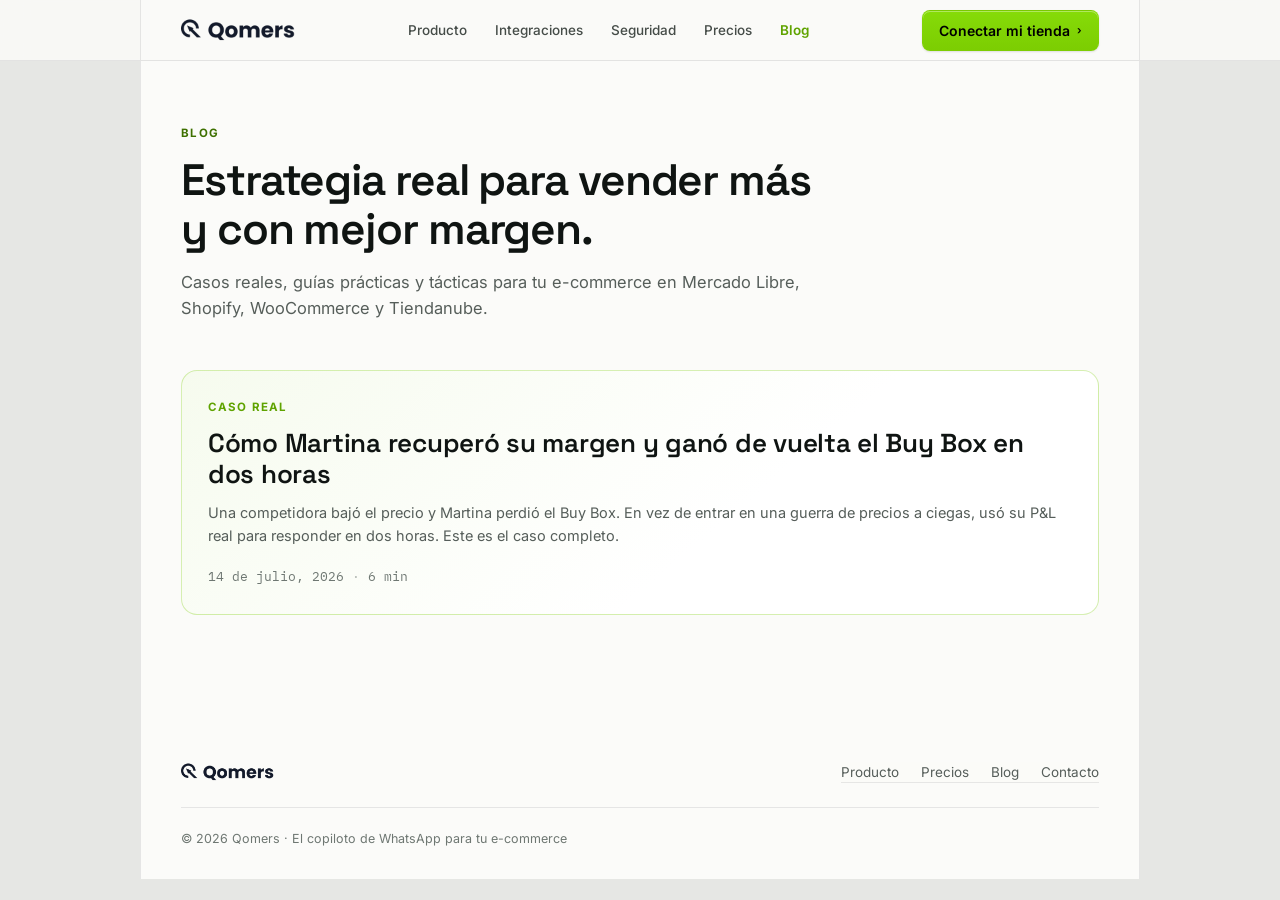
==== blog/index.html @ b6bbcf67 "Add SEO blog system (generator + Martina case study), real favicons, sitemap, robots, social images;" ====
<!DOCTYPE html>
<html lang="es" data-theme="light">
<head>
<meta charset="UTF-8">
<meta name="viewport" content="width=device-width, initial-scale=1">
<title>Blog de Qomers · Estrategia y casos de e-commerce</title>
<meta name="description" content="Guías, casos reales y estrategias para vender más y con mejor margen en tu e-commerce. Mercado Libre, Shopify, WooCommerce y Tiendanube.">
<link rel="canonical" href="https://qomers.com/blog/">
<link rel="icon" href="/favicon.ico" sizes="any">
<link rel="icon" type="image/png" sizes="32x32" href="/favicon-32x32.png">
<link rel="icon" type="image/png" sizes="16x16" href="/favicon-16x16.png">
<link rel="apple-touch-icon" sizes="180x180" href="/apple-touch-icon.png">
<link rel="manifest" href="/site.webmanifest">
<meta name="theme-color" content="#FBFBF9">
<meta property="og:type" content="website">
<meta property="og:site_name" content="Qomers">
<meta property="og:title" content="Blog de Qomers · Estrategia y casos de e-commerce">
<meta property="og:description" content="Guías, casos reales y estrategias para vender más y con mejor margen en tu e-commerce. Mercado Libre, Shopify, WooCommerce y Tiendanube.">
<meta property="og:url" content="https://qomers.com/blog/">
<meta property="og:locale" content="es_AR">
<meta name="twitter:card" content="summary_large_image">
<meta name="twitter:title" content="Blog de Qomers · Estrategia y casos de e-commerce">
<meta name="twitter:description" content="Guías, casos reales y estrategias para vender más y con mejor margen en tu e-commerce. Mercado Libre, Shopify, WooCommerce y Tiendanube.">
<link rel="preconnect" href="https://fonts.googleapis.com">
<link href="https://fonts.googleapis.com/css2?family=Space+Grotesk:wght@500;600;700&family=Inter:wght@400;500;600&family=IBM+Plex+Mono:wght@400;500&display=swap" rel="stylesheet">
<link rel="stylesheet" href="../css/styles.css">
<link rel="stylesheet" href="../blog/blog.css">
<script type="application/ld+json">{"@context": "https://schema.org", "@type": "Blog", "name": "Blog de Qomers", "description": "Guías, casos reales y estrategias para vender más y con mejor margen en tu e-commerce. Mercado Libre, Shopify, WooCommerce y Tiendanube.", "url": "https://qomers.com/blog/", "inLanguage": "es", "blogPost": [{"@type": "BlogPosting", "headline": "Cómo Martina recuperó su margen y ganó de vuelta el Buy Box en dos horas", "datePublished": "2026-07-14T09:00:00-03:00", "url": "https://qomers.com/blog/como-martina-recupero-su-margen-y-el-buy-box/", "description": "Una competidora bajó el precio y Martina perdió el Buy Box. En vez de entrar en una guerra de precios a ciegas, usó su P&L real para responder en dos horas. Este es el caso completo."}]}</script>
</head>
<body>
<nav id="nav">
  <div class="nav-in">
    <a class="logo" href="../index.html"><img class="logo-img" src="[data-uri]" alt="Qomers"/></a>
    <div class="nav-c">
      <a href="../index.html#valor">Producto</a>
      <a href="../index.html#integraciones">Integraciones</a>
      <a href="../index.html#seguridad">Seguridad</a>
      <a href="../index.html#precios">Precios</a>
      <a href="../blog/index.html" class="nav-here">Blog</a>
    </div>
    <div class="nav-r">
      <a class="btn btn-lime nav-cta" href="https://wa.me/59899677738?text=Hola%20Qomers%2C%20quiero%20conectar%20mi%20tienda%20y%20probar%20la%20herramienta." target="_blank" rel="noopener noreferrer">Conectar mi tienda <span class="chev">›</span></a>
    </div>
  </div>
</nav>
<main class="blog">
  <div class="blog-wrap">
    <header class="blog-head">
      <span class="eyebrow">Blog</span>
      <h1>Estrategia real para vender más y con mejor margen.</h1>
      <p>Casos reales, guías prácticas y tácticas para tu e-commerce en Mercado Libre, Shopify, WooCommerce y Tiendanube.</p>
    </header>
    <div class="art-grid">
      <a class="art-card art-card-feat" href="como-martina-recupero-su-margen-y-el-buy-box/index.html">
        <span class="art-card-cat">Caso real</span>
        <h2 class="art-card-title">Cómo Martina recuperó su margen y ganó de vuelta el Buy Box en dos horas</h2>
        <p class="art-card-desc">Una competidora bajó el precio y Martina perdió el Buy Box. En vez de entrar en una guerra de precios a ciegas, usó su P&amp;L real para responder en dos horas. Este es el caso completo.</p>
        <div class="art-card-meta">
          <time datetime="2026-07-14T09:00:00-03:00">14 de julio, 2026</time>
          <span class="art-dot">·</span>
          <span>6 min</span>
        </div>
      </a>
    </div>
  </div>
</main>
<footer>
  <div class="foot-in">
    <div class="foot-simple">
      <a class="logo" href="../index.html"><img class="logo-img" src="[data-uri]" alt="Qomers" style="height:26px"/></a>
      <nav class="foot-links">
        <a href="../index.html#valor">Producto</a>
        <a href="../index.html#precios">Precios</a>
        <a href="../blog/index.html">Blog</a>
        <a href="https://wa.me/59899677738?text=Hola%20Qomers%2C%20quiero%20conectar%20mi%20tienda%20y%20probar%20la%20herramienta." target="_blank" rel="noopener noreferrer">Contacto</a>
      </nav>
    </div>
    <div class="foot-legal">© 2026 Qomers · El copiloto de WhatsApp para tu e-commerce</div>
  </div>
</footer>
</body>
</html>
---- css/styles.css ----
:root{
  --bg:#FBFBF9;--bg-2:#F4F5F2;--panel:#FFFFFF;--panel-2:#F6F7F4;
  --line:rgba(16,20,26,.09);--line-2:rgba(16,20,26,.15);
  --ink:#0F1412;--ink-2:#565E5A;--ink-3:#8A928D;
  --lime:#79C900;--lime-dim:#5FA300;--lime-chip:rgba(121,201,0,.14);
  --emerald:#12A46B;--red:#E5484D;--amber:#D98A00;
  --disp:'Space Grotesk',system-ui,sans-serif;--sans:'Inter',system-ui,sans-serif;--mono:'IBM Plex Mono',monospace;
  --frame-w:1000px;--ease:cubic-bezier(.22,.61,.36,1);
}
*{margin:0;padding:0;box-sizing:border-box}
html{scroll-behavior:smooth}
body{font-family:var(--sans);color:var(--ink);background:#E6E7E4;line-height:1.5;-webkit-font-smoothing:antialiased;overflow-x:hidden}
a{color:inherit;text-decoration:none}
svg{display:block}
::selection{background:var(--lime-chip);color:var(--ink)}

.frame{max-width:var(--frame-w);margin:0 auto;border-left:1px solid var(--line);border-right:1px solid var(--line);position:relative;background:var(--bg)}
.hairline{border:0;border-top:1px solid var(--line);width:100vw;margin-left:calc(50% - 50vw)}

/* nav */
nav{position:sticky;top:0;z-index:60;background:#E6E7E4;backdrop-filter:blur(14px);border-bottom:1px solid var(--line);transition:box-shadow .3s var(--ease)}
nav.scrolled{box-shadow:0 10px 30px -18px rgba(16,20,26,.14)}
.nav-in{max-width:var(--frame-w);margin:0 auto;display:flex;align-items:center;justify-content:space-between;height:60px;padding:0 40px;background:rgba(251,251,249,.86);border-left:1px solid var(--line);border-right:1px solid var(--line)}
.logo{display:flex;align-items:center;gap:9px}
.logo-img{height:32px;width:auto;display:block;transition:opacity .2s}
.logo:hover .logo-img{opacity:.85}
.nav-c{display:flex;gap:28px;font-size:13.5px;font-weight:500;color:var(--ink-2)}
.nav-c a{transition:color .15s}
.nav-c a:hover{color:var(--ink)}
.nav-r{display:flex;gap:10px;align-items:center}
.btn{display:inline-flex;align-items:center;justify-content:center;gap:7px;font-size:14px;font-weight:600;border-radius:8px;padding:9px 16px;border:1px solid transparent;cursor:pointer;transition:background .18s,border-color .18s,transform .18s var(--ease),box-shadow .18s;font-family:var(--sans);position:relative}
.btn:active{transform:scale(.97)}
.btn .chev{font-size:11px;transition:transform .2s var(--ease)}
.btn:hover .chev{transform:translateX(3px)}
.btn-lime{background:var(--lime);color:#000}
.btn-lime:hover{background:#8AE000;box-shadow:0 8px 26px -10px rgba(121,201,0,.45)}
.btn-ghost{border-color:var(--line-2);color:var(--ink)}
.btn-ghost:hover{border-color:rgba(237,241,247,.3);background:rgba(237,241,247,.04)}
.btn-plain{color:var(--ink-2)}
.btn-plain:hover{color:var(--ink)}

/* odometer */
.odo{display:inline-flex;line-height:1;font-family:var(--mono);font-variant-numeric:tabular-nums}
.odo .dg{height:1em;overflow:hidden;display:inline-block}
.odo .reel{display:block;transition:transform .65s var(--ease)}
.odo .reel i{display:block;height:1em;font-style:normal}

/* hero */
.hero{position:relative;overflow:hidden}
.hero .waves-a,.hero .waves-b{position:absolute;inset:0;width:100%;height:100%;pointer-events:none}
.hero-in{position:relative;padding:92px 40px 80px;display:grid;grid-template-columns:1fr 360px;gap:40px;align-items:center;min-height:720px}
.hero-in>div:first-child{min-width:0}
.pill{display:inline-flex;align-items:center;gap:10px;background:var(--panel);border:1px solid var(--line-2);border-radius:6px;padding:6px 10px 6px 12px;font-size:12.5px;font-weight:500;color:var(--ink-2);margin-bottom:26px;cursor:pointer;transition:border-color .2s}
.pill:hover{border-color:rgba(121,201,0,.4)}
.pill .val{font-size:12px;color:var(--lime);background:var(--lime-chip);border-radius:3px;padding:3px 8px}
.pill .dot{width:7px;height:7px;border-radius:50%;background:var(--lime);animation:pulse 2.2s ease-out infinite}
@keyframes pulse{0%,100%{box-shadow:0 0 0 0 rgba(121,201,0,.4)}55%{box-shadow:0 0 0 6px rgba(121,201,0,0)}}
.hero h1{font-family:var(--disp);font-size:clamp(36px,4.4vw,52px);font-weight:600;letter-spacing:-.03em;line-height:1.06;max-width:540px;margin-bottom:20px}
.hero h1 em{font-style:normal;color:var(--lime)}
.hero .sub{font-size:16.5px;color:var(--ink-2);max-width:450px;margin-bottom:32px;line-height:1.6}
.hero .sub b{color:var(--ink);font-weight:600}
.hero-ctas{display:flex;gap:12px;flex-wrap:wrap;margin-bottom:30px}
.hero-ctas .btn{padding:13px 22px;font-size:15px}
.hero-note{font-size:12.5px;color:var(--ink-3);display:flex;align-items:center;gap:8px;max-width:440px}
.hero-note svg{flex-shrink:0}

@keyframes rise{from{opacity:0;transform:translateY(16px)}to{opacity:1;transform:none}}
@keyframes riseBig{from{opacity:0;transform:translateY(46px)}to{opacity:1;transform:none}}
.ent{opacity:0;animation:rise .7s var(--ease) forwards}
.ent-1{animation-delay:.05s}.ent-2{animation-delay:.16s}.ent-3{animation-delay:.27s}.ent-4{animation-delay:.38s}.ent-5{animation-delay:.49s}
.phone-wrap{opacity:0;animation:riseBig .9s var(--ease) .4s forwards}

/* phone */
.phone-wrap{position:relative;justify-self:end}
.phone{width:332px;border-radius:46px;border:1px solid #0A0A0A;background:#EBEBEB;box-shadow:0 40px 90px -34px rgba(16,20,26,.32),0 0 0 8px #0A0A0A,0 0 0 9px rgba(0,0,0,.35);overflow:hidden;position:relative}
.notch{position:absolute;top:10px;left:50%;transform:translateX(-50%);width:110px;height:26px;border-radius:16px;background:#060A12;z-index:5}
.chat-head{display:flex;align-items:center;gap:10px;padding:48px 16px 12px;border-bottom:1px solid var(--line);background:#F7F8F4}
.chat-av{width:34px;height:34px;border-radius:50%;background:#F1F3EE;border:1px solid rgba(121,201,0,.5);display:flex;align-items:center;justify-content:center}
.chat-name{font-size:14px;font-weight:600;display:flex;align-items:center;gap:5px}
.chat-name svg{color:var(--emerald)}
.chat-status{font-size:11px;color:var(--emerald)}
.chat-body{padding:14px 12px 16px;display:flex;flex-direction:column;gap:10px;height:428px;overflow-y:auto;scroll-behavior:smooth;background-color:#E9EBE3;background-image:radial-gradient(rgba(15,27,20,.05) 1px,transparent 1px);background-size:22px 22px}
.chat-body::-webkit-scrollbar{width:4px}
.chat-body::-webkit-scrollbar-track{background:transparent}
.chat-body::-webkit-scrollbar-thumb{background:rgba(237,241,247,.12);border-radius:99px}
.chat-body{scrollbar-width:thin;scrollbar-color:rgba(16,20,26,.16) transparent}
.msg{max-width:88%;border-radius:12px;padding:11px 12px;font-size:12.5px;line-height:1.5;opacity:0;transform:translateY(10px) scale(.98);transition:opacity .4s var(--ease),transform .4s var(--ease)}
.msg.show{opacity:1;transform:none}
.msg.in{background:var(--panel-2);border:1px solid var(--line);align-self:flex-start;border-top-left-radius:4px}
.msg.out{background:#E8F5DE;border:1px solid rgba(18,164,107,.28);align-self:flex-end;border-top-right-radius:4px;color:#1B3D2A}
.msg .tt{font-size:10.5px;font-weight:700;letter-spacing:.05em;text-transform:uppercase;color:var(--lime);margin-bottom:6px;display:flex;align-items:center;gap:6px}
.msg .tt.warn{color:var(--amber)}
.ti{width:13px;height:13px;flex-shrink:0}
.lnode svg{width:17px;height:17px}
.msg .meta{font-size:10px;color:var(--ink-3);margin-top:6px;text-align:right}
.alert-line{display:flex;justify-content:space-between;gap:10px;padding:5px 0;border-bottom:1px dashed var(--line)}
.alert-line:last-of-type{border-bottom:0}
.alert-line .k{color:var(--ink-2)}
.alert-line .v{font-family:var(--mono);font-size:11.5px}
.v.down{color:var(--red)}.v.up{color:var(--emerald)}.v.hot{color:var(--lime)}
.pl-row{display:flex;justify-content:space-between;align-items:center;padding:5.5px 0;font-size:12px;border-bottom:1px solid var(--line)}
.pl-row:last-of-type{border-bottom:0}
.pl-row .k{color:var(--ink-2)}
.pl-row .v{font-family:var(--mono);font-size:11.5px}
.pl-row.total{margin-top:2px;padding-top:8px}
.pl-row.total .k{color:var(--ink);font-weight:600}
.pl-row.total .v{color:var(--lime);font-weight:600;font-size:13px}
.chat-btns{display:flex;flex-direction:column;gap:8px;margin-top:10px}
.cbtn{display:flex;align-items:center;justify-content:center;text-align:center;min-height:40px;font-size:12px;font-weight:600;border-radius:8px;padding:9px 10px;border:1px solid var(--line-2);color:var(--ink-2);position:relative;overflow:hidden;transition:all .2s;line-height:1.3}
.cbtn.primary{background:var(--lime);color:#000;border-color:transparent}
.cbtn.primary.tapped{transform:scale(.96);box-shadow:0 0 0 5px rgba(121,201,0,.18)}
.typing{align-self:flex-start;background:var(--panel-2);border:1px solid var(--line);border-radius:12px;border-top-left-radius:4px;padding:12px 14px;display:none;gap:4px}
.typing.show{display:flex}
.typing i{width:6px;height:6px;border-radius:50%;background:var(--ink-3);animation:tp 1.1s ease-in-out infinite}
.typing i:nth-child(2){animation-delay:.15s}.typing i:nth-child(3){animation-delay:.3s}
@keyframes tp{0%,100%{opacity:.3;transform:translateY(0)}50%{opacity:1;transform:translateY(-3px)}}
.success-check{display:inline-flex;width:14px;height:14px;border-radius:50%;background:var(--emerald);color:#08130D;align-items:center;justify-content:center;font-size:9px;font-weight:700;margin-right:5px}
.undo-chip{display:inline-block;margin-top:8px;font-size:10.5px;color:var(--ink-2);border:1px dashed var(--line-2);border-radius:6px;padding:4px 8px}
.chat-input{display:flex;align-items:center;gap:8px;margin:0 12px 14px;background:var(--panel);border:1px solid var(--line);border-radius:99px;padding:9px 14px;font-size:12px;color:var(--ink-3)}
.chat-input .send{margin-left:auto;color:var(--lime)}
.phone-glow{position:absolute;inset:-40px -60px;background:radial-gradient(50% 50% at 60% 40%,rgba(121,201,0,.14),transparent 70%);pointer-events:none;filter:blur(10px)}

/* sections */
.sec{padding:90px 40px}
.sec-head{display:flex;justify-content:space-between;align-items:flex-end;gap:24px;margin-bottom:44px;position:relative}
.sec-head::before{content:"";position:absolute;left:-41px;top:6px;width:2px;height:0;background:var(--lime);transition:height .6s var(--ease) .15s}
.sec-head.in::before{height:26px}
.sec-head h2{font-family:var(--disp);font-size:clamp(26px,3.4vw,36px);font-weight:600;letter-spacing:-.02em;line-height:1.14;max-width:600px}
.sec-head h2 span{color:var(--indigo)}
.eyebrow{font-size:11.5px;font-weight:700;letter-spacing:.12em;text-transform:uppercase;color:var(--lime);margin-bottom:14px;display:block}

/* integrations cloud (heading+CTA left, logo grid right) */
.cloud{display:grid;grid-template-columns:320px 1fr;gap:40px;align-items:stretch}
.cloud-l{display:flex;flex-direction:column;align-items:flex-start;gap:32px}
.cloud-l h2{font-size:23px;font-weight:500;letter-spacing:-.015em;color:var(--indigo);line-height:1.4;margin-bottom:auto}
.cloud-l h2 b{color:var(--ink);font-weight:600}
.cloud-grid{display:grid;grid-template-columns:repeat(4,1fr);gap:8px}
.pcard{background:var(--panel);border:1px solid var(--line);border-radius:10px;height:132px;display:flex;flex-direction:column;align-items:center;justify-content:center;text-align:center;gap:11px;padding:20px 12px;color:var(--ink-2);transition:all .25s var(--ease);position:relative;overflow:hidden}
.picon{width:34px;height:34px;display:flex;align-items:center;justify-content:center;flex-shrink:0}
.picon svg{width:100%;height:100%;display:block}
.picon.wide{width:46px}
.picon.xwide{width:68px}
.pcard .pg{fill:var(--bc);transition:transform .3s var(--ease)}
.pcard:hover{border-color:var(--line-2);background:var(--panel-2);transform:translateY(-2px);box-shadow:0 14px 30px -22px rgba(16,20,26,.2)}
.pcard:hover .pg,.pcard:hover .picon svg{transform:scale(1.08)}
.pcard::after{content:"";position:absolute;inset:0;background:radial-gradient(120% 120% at 50% 0%,rgba(121,201,0,.06),transparent 60%);opacity:0;transition:opacity .3s;pointer-events:none}
.pcard:hover::after{opacity:1}
.pcard.more{color:var(--ink-3);justify-content:center}
.more-in{display:flex;flex-direction:column;align-items:center;gap:10px}
.more-dots{display:flex;gap:5px}
.more-dots i{width:6px;height:6px;border-radius:50%;background:var(--lime);opacity:.4;animation:moreb 1.4s ease-in-out infinite}
.more-dots i:nth-child(2){animation-delay:.18s}.more-dots i:nth-child(3){animation-delay:.36s}
@keyframes moreb{0%,100%{opacity:.25;transform:translateY(0)}50%{opacity:1;transform:translateY(-3px)}}
.more-tx{font-size:13px;font-weight:600;letter-spacing:.02em}

/* marquee */
.strip{border-top:1px solid var(--line);border-bottom:1px solid var(--line);overflow:hidden;background:#E6E7E4}
.strip-in{display:flex;align-items:center;max-width:var(--frame-w);margin:0 auto;padding:0 40px;height:58px;gap:32px;background:var(--bg-2);border-left:1px solid var(--line);border-right:1px solid var(--line)}
.strip .ttl{font-size:13.5px;font-weight:600;white-space:nowrap;flex-shrink:0;display:flex;align-items:center;gap:9px}
.strip .ttl .dot{width:7px;height:7px;border-radius:50%;background:var(--lime);animation:pulse 2.2s ease-out infinite}
.marq{overflow:hidden;flex:1;mask-image:linear-gradient(90deg,transparent,#000 6%,#000 94%,transparent)}
.marq-t{display:flex;gap:40px;width:max-content;animation:mq 32s linear infinite}
.marq:hover .marq-t{animation-play-state:paused}
@keyframes mq{to{transform:translateX(-50%)}}
.mstat{display:flex;align-items:center;gap:10px;font-size:12.5px;color:var(--ink-2);white-space:nowrap}
.mstat .v{font-size:12px;color:var(--lime);background:var(--lime-chip);border-radius:4px;padding:3px 9px}

/* bento */
.bento{display:grid;grid-template-columns:repeat(3,1fr);gap:14px}
.bcard{background:var(--panel);border:1px solid var(--line);border-radius:10px;overflow:hidden;position:relative;display:flex;flex-direction:column;transition:border-color .25s,transform .3s var(--ease),box-shadow .3s}
.bcard:hover{border-color:var(--line-2);transform:translateY(-3px);box-shadow:0 24px 50px -30px rgba(16,20,26,.22)}
.bcard.w2{grid-column:span 2}
.bcard.w3{grid-column:span 3}
.b-art{height:250px;position:relative;overflow:hidden}
.b-art .wv{position:absolute;inset:0;width:100%;height:100%}
.b-txt{padding:20px 22px 22px}
.b-num{font-family:var(--mono);font-size:11px;color:var(--lime);margin-bottom:8px}
.b-txt h3{font-family:var(--disp);font-size:17px;font-weight:600;margin-bottom:6px}
.b-txt p{font-size:13.5px;color:var(--ink-2);line-height:1.55}
.b-txt p b{color:var(--ink);font-weight:600}

/* waterfall */
.wfall{position:absolute;inset:26px 28px;display:flex;align-items:flex-end;gap:14px}
.wf{flex:1;display:flex;flex-direction:column;justify-content:flex-end;gap:8px;text-align:center}
.wf .bar{border-radius:6px 6px 3px 3px;background:var(--panel-2);border:1px solid var(--line-2);position:relative;transition:height 1s var(--ease)}
.wf .bar.neg{background:rgba(255,107,94,.14);border-color:rgba(255,107,94,.3)}
.wf .bar.net{background:var(--lime-chip);border-color:rgba(121,201,0,.5);box-shadow:0 0 26px -6px rgba(121,201,0,.35)}
.wf .lbl{font-size:10px;color:var(--ink-3);letter-spacing:.02em}
.wf .amt{font-family:var(--mono);font-size:10px;color:var(--ink-2)}
.wf .amt.hot{color:var(--lime)}

/* competitor */
.radar-tags{position:absolute;inset:0;pointer-events:none}
.rtag{position:absolute;font-size:9.5px;font-weight:600;font-family:var(--mono);border-radius:5px;padding:3px 7px;border:1px solid;animation:cursorFloat 7s ease-in-out infinite}
@keyframes cursorFloat{0%,100%{transform:translate(0,0)}30%{transform:translate(8px,-6px)}65%{transform:translate(-5px,5px)}}
.rtag.you{background:var(--lime-chip);border-color:rgba(121,201,0,.4);color:var(--lime)}
.rtag.comp{background:rgba(255,107,94,.1);border-color:rgba(255,107,94,.3);color:var(--red);animation-duration:8.4s}
.rtag.comp2{background:rgba(237,241,247,.06);border-color:var(--line-2);color:var(--ink-2);animation-duration:9.3s}
.buybox{position:absolute;left:50%;top:44px;transform:translateX(-50%);background:var(--panel-2);border:1px solid var(--line-2);border-radius:10px;padding:10px 14px;font-size:11px;display:flex;gap:12px;align-items:center;box-shadow:0 14px 30px -20px rgba(16,20,26,.2);white-space:nowrap}
.buybox .pos{font-family:var(--mono);color:var(--lime);font-weight:600}

/* agentic loop */
.loop{position:absolute;inset:0;display:flex;align-items:center;justify-content:center;gap:6px;padding:0 20px}
.lstep{display:flex;flex-direction:column;align-items:center;gap:8px;flex:1;min-width:0}
.lnode{width:38px;height:38px;border-radius:11px;background:var(--panel-2);border:1px solid var(--line-2);display:flex;align-items:center;justify-content:center;font-size:15px;color:var(--ink-2);transition:all .4s var(--ease)}
.lstep.on .lnode{background:var(--lime-chip);border-color:rgba(121,201,0,.55);color:var(--lime);box-shadow:0 0 22px -4px rgba(121,201,0,.4);transform:scale(1.08)}
.lstep .llbl{font-size:9.5px;color:var(--ink-3);letter-spacing:.03em;text-transform:uppercase;font-weight:600;white-space:nowrap}
.lstep.on .llbl{color:var(--ink)}
.llink{height:5px;flex:0 0 18px;margin-bottom:20px;position:relative;overflow:visible;border-radius:3px;background:var(--line-2)}
.llink::before{content:"";position:absolute;inset:0;border-radius:3px;background:var(--line-2)}
.llink::after{content:"";position:absolute;inset:-2px;border-radius:4px;
  background:linear-gradient(90deg,#5FA300 0%,#A8E62E 25%,#C8FA32 50%,#A8E62E 75%,#5FA300 100%);
  background-size:220% 100%;
  transform:scaleX(0);transform-origin:left;
  transition:transform .6s cubic-bezier(.34,1.56,.64,1);
  box-shadow:0 0 14px 2px rgba(121,201,0,.85),0 0 3px 0 rgba(121,201,0,1);
  animation:llinkFlow 1.4s linear infinite;
}
.llink.filled::after{transform:scaleX(1)}
@keyframes llinkFlow{from{background-position:220% 0}to{background-position:0% 0}}
@media(prefers-reduced-motion:reduce){.llink::after{animation:none}}
.hloop-note{position:absolute;bottom:16px;left:0;right:0;text-align:center;font-size:10.5px;color:var(--ink-3);padding:0 20px}
.hloop-note b{color:var(--emerald);font-weight:600}

/* security */
.sec3{display:grid;grid-template-columns:1fr 1fr 1fr}
.sc{padding:26px 34px;border-left:1px solid var(--line)}
.sc:first-child{border-left:0;padding-left:0}
.sc .ic{color:var(--lime);margin-bottom:22px}
.sc .n{font-family:var(--disp);font-size:32px;font-weight:600;letter-spacing:-.02em}
.sc .l{font-size:13.5px;color:var(--ink-2);margin-top:6px;line-height:1.5}
.scale-wvs{position:absolute;top:40px;right:-40px;width:520px;height:240px;pointer-events:none;opacity:.6}
.scale-wrap{position:relative}
.sec3-wrap{margin-top:36px}

/* testimonials */
.tst{display:grid;grid-template-columns:repeat(3,1fr);gap:14px}
.t{background:var(--panel);border:1px solid var(--line);border-radius:10px;padding:20px;transition:all .25s var(--ease)}
.t:hover{border-color:var(--line-2);transform:translateY(-2px);background:var(--panel-2)}
.t .hd{display:flex;gap:11px;align-items:center;margin-bottom:16px}
.t .av{width:38px;height:38px;border-radius:10px;background:var(--panel-2);border:1px solid var(--line-2);display:flex;align-items:center;justify-content:center;font-weight:600;font-size:13px;color:var(--ink-2);transition:all .25s}
.t:hover .av{background:var(--lime-chip);color:var(--lime);border-color:rgba(121,201,0,.3)}
.t .nm{font-size:13.5px;font-weight:600}
.t .rl{font-size:12.5px;color:var(--ink-3)}
.t .q{font-size:13.5px;color:var(--ink-2);line-height:1.6}
.t .q b{color:var(--lime);font-weight:600;font-family:var(--mono);font-size:12.5px}

/* CTA */
.cta{position:relative;overflow:hidden;background:#E6E7E4}
.cta-in{max-width:var(--frame-w);margin:0 auto;padding:96px 40px;border-left:1px solid var(--line);border-right:1px solid var(--line);position:relative;display:flex;align-items:center;justify-content:space-between;gap:30px;flex-wrap:wrap;background:var(--bg-2)}
.cta h2{font-family:var(--disp);font-size:clamp(30px,4.4vw,44px);font-weight:600;letter-spacing:-.025em;line-height:1.1;max-width:680px}
.cta h2 em{font-style:normal;color:var(--lime)}
.cta .waves-cta{position:absolute;inset:0;pointer-events:none;opacity:.5}
.cta-btns{display:flex;gap:12px;position:relative;z-index:2;flex-wrap:wrap}
.cta-btns .btn{padding:13px 22px;font-size:15px}

/* footer */
footer{position:relative;background:#E6E7E4}
.foot-in{max-width:var(--frame-w);margin:0 auto;padding:64px 40px 30px;border-left:1px solid var(--line);border-right:1px solid var(--line);background:var(--bg)}
.f-grid{display:grid;grid-template-columns:1.4fr repeat(4,1fr);gap:24px;margin-bottom:60px}
.f-grid h4{font-size:12.5px;color:var(--ink-3);font-weight:600;margin-bottom:16px;letter-spacing:.04em;text-transform:uppercase}
.f-grid a{display:block;font-size:13.5px;color:var(--ink-2);margin-bottom:12px;font-weight:500;transition:color .15s,transform .2s var(--ease)}
.f-grid a:hover{color:var(--lime);transform:translateX(2px)}
.f-tag{font-size:13px;color:var(--ink-3);margin-top:14px;max-width:230px;line-height:1.55}
.f-status{display:inline-flex;align-items:center;gap:8px;font-size:12.5px;border:1px solid var(--line);border-radius:8px;padding:6px 12px;color:var(--ink-2);margin-top:26px}
.f-status .d{width:7px;height:7px;border-radius:50%;background:var(--emerald);animation:pulse 2.2s ease-out infinite}
.f-bot{display:flex;justify-content:space-between;align-items:center;border-top:1px solid var(--line);padding-top:22px;color:var(--ink-3);font-size:12px;flex-wrap:wrap;gap:10px}

/* ===== ask-anything band ===== */
.ask-wrap{position:relative;overflow:hidden;border-radius:14px;border:1px solid var(--line);background:var(--panel);height:300px}
.ask-wrap .wv{position:absolute;inset:0;width:100%;height:100%}
.ask-pill{position:absolute;left:50%;top:50%;transform:translate(-50%,-50%);width:min(560px,82%);background:#FFFFFF;border:1px solid var(--line-2);border-radius:99px;box-shadow:0 24px 60px -26px rgba(16,20,26,.22),0 0 0 6px rgba(16,20,26,.04);display:flex;align-items:center;gap:16px;padding:20px 26px;font-size:19px;color:var(--ink-2);z-index:2;transition:box-shadow .3s,transform .3s var(--ease)}
.ask-wrap:hover .ask-pill{box-shadow:0 30px 70px -26px rgba(16,20,26,.26),0 0 0 6px rgba(121,201,0,.10);transform:translate(-50%,-50%) scale(1.015)}
.ask-pill .spark{color:var(--lime);flex-shrink:0;display:flex}
.ask-pill .spark svg{width:22px;height:22px;animation:sparkle 2.6s ease-in-out infinite}
@keyframes sparkle{0%,100%{transform:scale(1) rotate(0)}50%{transform:scale(1.2) rotate(16deg)}}
.ask-pill .txt{flex:1;white-space:nowrap;overflow:hidden}
.ask-pill .caret{display:inline-block;width:2px;height:20px;background:var(--lime);margin-left:2px;vertical-align:-3px;animation:blink 1.05s steps(1) infinite}
@keyframes blink{50%{opacity:0}}
.ask-pill .go{width:34px;height:34px;border-radius:50%;background:var(--lime);color:#000;display:flex;align-items:center;justify-content:center;flex-shrink:0;transition:transform .2s var(--ease)}
.ask-wrap:hover .ask-pill .go{transform:translateX(3px)}
.ask-cap{position:absolute;left:22px;bottom:18px;font-size:14px;font-weight:600;color:var(--ink);z-index:2}

/* ===== case study (real photo) ===== */
.case{display:grid;grid-template-columns:1fr 1fr;border-radius:12px;overflow:hidden;border:1px solid var(--line);min-height:440px}
.case-l{background:linear-gradient(155deg,#EEF6E4,#E5EFEA);padding:40px;display:flex;flex-direction:column;position:relative;overflow:hidden}
.case-l::before{content:"";position:absolute;inset:0;background-image:radial-gradient(rgba(18,164,107,.18) 1px,transparent 1.4px);background-size:10px 10px;mask-image:radial-gradient(70% 80% at 15% 85%,#000,transparent 70%);pointer-events:none}
.case-brand{font-family:var(--disp);font-weight:700;font-size:14px;letter-spacing:.14em;color:var(--lime);margin-bottom:24px;position:relative}
.case-l h3{font-family:var(--disp);font-size:29px;font-weight:500;letter-spacing:-.02em;line-height:1.22;color:var(--ink);position:relative;max-width:340px}
.case-l h3 b{font-weight:700}
.case-stats{display:flex;gap:40px;margin-top:auto;padding-top:32px;position:relative}
.case-stats .n{font-family:var(--disp);font-size:34px;font-weight:600;color:var(--ink);letter-spacing:-.02em}
.case-stats .l{font-size:12.5px;color:var(--ink-2);max-width:120px;margin-top:4px}
.case-cta{margin-top:26px;position:relative;align-self:flex-start}
.case-r{position:relative;overflow:hidden;background:#E5EFEA}
.case-r img{width:100%;height:100%;object-fit:cover;display:block;transition:transform 1.2s var(--ease)}
.case:hover .case-r img{transform:scale(1.05)}
.case-r::after{content:"";position:absolute;inset:0;background:linear-gradient(90deg,rgba(238,246,228,.6),transparent 30%);pointer-events:none}
.case-r.ph-fallback{background:linear-gradient(150deg,#E3F0D6,#E5EFEA)}

/* ===== KPI band ===== */
.kpi-band{display:grid;grid-template-columns:repeat(4,1fr);gap:0;border-top:1px solid var(--line);border-bottom:1px solid var(--line)}
.kpi{padding:44px 30px;border-left:1px solid var(--line);position:relative}
.kpi:first-child{border-left:0}
.kpi .n{font-family:var(--disp);font-size:clamp(30px,3.6vw,44px);font-weight:600;letter-spacing:-.03em;line-height:1;display:flex;align-items:baseline;gap:2px}
.kpi .n .suf{color:var(--lime)}
.kpi .l{font-size:13px;color:var(--ink-2);margin-top:10px;line-height:1.45}
.kpi::after{content:"";position:absolute;left:0;bottom:-1px;width:0;height:2px;background:var(--lime);transition:width .8s var(--ease)}
.kpi.in::after{width:40%}

/* ===== testimonials with photos ===== */
.tphoto{width:44px;height:44px;border-radius:50%;object-fit:cover;flex-shrink:0;border:1px solid var(--line-2);background:var(--panel-2)}
.t .stars{display:flex;gap:2px;margin-bottom:12px;color:#F5A623}
.t .stars svg{width:14px;height:14px}

/* ===== FAQ ===== */
.faq-wrap{display:grid;grid-template-columns:300px 1fr;gap:40px;align-items:start}
.faq-side h2{font-family:var(--disp);font-size:30px;font-weight:600;letter-spacing:-.02em;line-height:1.15;margin-bottom:14px}
.faq-side p{font-size:14px;color:var(--ink-2);line-height:1.6;margin-bottom:20px}
.faq{display:flex;flex-direction:column;border-top:1px solid var(--line)}
.fitem{border-bottom:1px solid var(--line)}
.fq{width:100%;background:none;border:0;text-align:left;padding:22px 6px;display:flex;align-items:center;justify-content:space-between;gap:20px;cursor:pointer;color:var(--ink);font-family:var(--sans);font-size:16px;font-weight:500;transition:color .2s}
.fq:hover{color:var(--lime)}
.fq .ico{width:22px;height:22px;flex-shrink:0;border:1px solid var(--line-2);border-radius:50%;display:flex;align-items:center;justify-content:center;transition:transform .35s var(--ease),background .2s,border-color .2s,color .2s;color:var(--ink-2)}
.fq .ico svg{width:12px;height:12px}
.fitem.open .fq .ico{transform:rotate(45deg);background:var(--lime);border-color:transparent;color:#0A0E15}
.fa{max-height:0;overflow:hidden;transition:max-height .4s var(--ease)}
.fa-in{padding:0 6px 24px;font-size:14.5px;color:var(--ink-2);line-height:1.65;max-width:680px}


/* ===== phone: WhatsApp claro (burbujas blancas sobre fondo crema) ===== */
.phone{--ink:#0F1B14;--ink-2:#5C6B62;--ink-3:#8A968E;--line:rgba(15,27,20,.08);--line-2:rgba(15,27,20,.13);--panel:#FFFFFF;--panel-2:#FFFFFF;--lime:#4E8A00;--lime-chip:rgba(121,201,0,.16);--emerald:#0E8F5C;--amber:#B97400;--red:#D83A3F}
/* header y status sobre fondo claro */
.phone .chat-name{color:#0F1B14}
.phone .chat-status{color:#0E8F5C}
/* burbujas blancas con sombra suave */
.phone .msg.in{background:#FFFFFF;border:1px solid rgba(15,27,20,.07);color:#0F1B14;box-shadow:0 1px 2px rgba(15,27,20,.06)}
.phone .msg.out{background:#DFF3D0;border:1px solid rgba(14,143,92,.22);color:#153D28;box-shadow:0 1px 2px rgba(15,27,20,.05)}
.phone .msg.in .pl-row .k,.phone .msg.in .alert-line .k{color:#5C6B62}
.phone .msg.in .pl-row,.phone .msg.in .alert-line,.phone .msg.in .dc-hr{border-color:rgba(15,27,20,.08)}
.phone .msg.in .pl-row.total .k{color:#0F1B14}
.phone .msg.in .pl-row.total .v{color:#3E7000}
.phone .msg.in .v.down{color:#D83A3F}
.phone .msg.in .v.up{color:#0E8F5C}
.phone .msg.in .v.hot{color:#3E7000}
.phone .msg.in .dc-name,.phone .msg.in strong,.phone .msg.in b{color:#0F1B14}
.phone .success-check{background:#0E8F5C;color:#fff}
.phone .typing{background:#FFFFFF;border:1px solid rgba(15,27,20,.07)}
.phone .typing i{background:#8A968E}
/* botón aprobar: texto blanco para contraste sobre el verde */
.phone .cbtn.primary{color:#FFFFFF}
/* área de escritura: gris claro (no negro), con aire arriba */
.phone .chat-input{background:#ECECEC;border:1px solid rgba(15,27,20,.09);color:#7A857D;margin-top:14px;position:relative}
.phone .chat-input::before{content:"";position:absolute;left:-12px;right:-12px;top:-14px;height:1px;background:rgba(15,27,20,.10)}

/* reveal */
.rv{opacity:0;transform:translateY(16px);transition:opacity .6s var(--ease),transform .6s var(--ease)}
.rv.in{opacity:1;transform:none}
.stg>*{opacity:0;transform:translateY(16px);transition:opacity .55s var(--ease),transform .55s var(--ease)}
.stg.in>*{opacity:1;transform:none}
.stg.in>*:nth-child(1){transition-delay:0s}.stg.in>*:nth-child(2){transition-delay:.07s}
.stg.in>*:nth-child(3){transition-delay:.14s}.stg.in>*:nth-child(4){transition-delay:.21s}
.stg.in>*:nth-child(5){transition-delay:.28s}.stg.in>*:nth-child(6){transition-delay:.35s}

@media (prefers-reduced-motion:reduce){
  *,*::before,*::after{animation:none !important;transition:none !important}
  .rv,.stg>*,.ent,.phone-wrap,.msg{opacity:1 !important;transform:none !important}
}

@media(max-width:960px){
  .hero-in{grid-template-columns:minmax(0,1fr);min-height:auto;padding:64px 24px 60px;text-align:center;justify-items:center}
  .phone-wrap{justify-self:center;margin-top:10px}
  .pill{align-self:center}
  .hero .sub{max-width:440px;margin-left:auto;margin-right:auto}
  .hero-ctas{justify-content:center}
  .hero-note{justify-content:center;text-align:left;max-width:400px;margin:0 auto}
  .nav-c{display:none}
  .cloud{grid-template-columns:1fr;gap:28px}.cloud-grid{grid-template-columns:repeat(2,1fr)}
  .cloud-l h2{margin-bottom:8px}
  .case{grid-template-columns:1fr}.case-r{min-height:260px}
  .kpi-band{grid-template-columns:repeat(2,1fr)}
  .kpi{padding:30px 22px}.kpi:nth-child(2){border-left:0}.kpi:nth-child(3),.kpi:nth-child(4){border-top:1px solid var(--line)}
  .faq-wrap{grid-template-columns:1fr;gap:24px}
  .ask-pill{font-size:15px;padding:16px 18px;gap:10px}
  .bento{grid-template-columns:1fr}.bcard.w2,.bcard.w3{grid-column:span 1}
  .sec3{grid-template-columns:1fr;gap:8px}.sc{border-left:0;padding:18px 0}
  .tst{grid-template-columns:1fr}.f-grid{grid-template-columns:repeat(2,1fr)}
  .sec{padding:64px 24px}.nav-in{padding:0 20px}
  .sec-head::before{left:-25px}.sec-head{flex-direction:column;align-items:flex-start}
  .hero h1{font-size:clamp(32px,8.5vw,42px)}
  .hero-ctas .btn{flex:1;min-width:150px}
  .cta-in{padding:72px 24px}
}

/* =========================================================
   FINISHING LAYER (senior audit fixes, light theme)
   ========================================================= */

/* --- A. Kill any horizontal scroll / lateral shift --- */
html,body{overflow-x:clip;max-width:100%}
.hairline{width:100vw;margin-left:calc(50% - 50vw)}
@supports (width:100cqw){ .hairline{width:100vw} }

/* --- B. Contrast tokens (WCAG AA on light) --- */
:root{
  --lime-tx:#4E8A00;          /* lime for TEXT: 4.6:1 on white */
  --lime-tx-strong:#3E7000;   /* small text / chips */
  --emerald-tx:#0B7A4E;
  --ink-3:#6E7772;            /* bumped from #8A928D for legibility */
  --indigo:#4F46E5;           /* vivid secondary accent, replaces grey de-emphasis */
}
.sec-head h2 span{color:var(--indigo)}
.eyebrow{color:var(--lime-tx-strong)}
.b-num{color:var(--lime-tx)}
.pill .val,.mstat .v{color:var(--lime-tx-strong);background:rgba(121,201,0,.16)}
.kpi .n .suf{color:var(--lime-tx)}
.case-brand{color:var(--lime-tx-strong)}
.hloop-note b{color:var(--emerald-tx)}
.st .rd,.f-grid a:hover,.fq:hover{color:var(--lime-tx)}
.chat-status{color:#0E8F5C}
.hero-note{color:var(--ink-3)}
.t .stars{color:#F5A623}
.lstep.on .lnode{color:var(--lime-tx-strong)}
.strip .ttl .dot,.pill .dot,.f-status .d{background:var(--lime-tx)}
@keyframes pulse{0%,100%{box-shadow:0 0 0 0 rgba(78,138,0,.35)}55%{box-shadow:0 0 0 6px rgba(78,138,0,0)}}

/* --- C. Nav: light glass, visible logo, real hierarchy --- */
nav{background:rgba(251,251,249,.86);backdrop-filter:blur(14px) saturate(1.4);border-bottom:1px solid var(--line)}
nav.scrolled{box-shadow:0 8px 28px -18px rgba(16,20,26,.18)}
.nav-c{color:#454C48}
.nav-c a{position:relative;padding:4px 0}
.nav-c a::after{content:"";position:absolute;left:0;bottom:-2px;height:2px;width:0;background:var(--lime-tx);transition:width .22s var(--ease)}
.nav-c a:hover::after{width:100%}
.btn-plain{color:#454C48}
.btn-plain:hover{color:var(--ink);background:rgba(16,20,26,.05)}

/* --- D. Mobile menu (100% responsive nav) --- */
.burger{display:none;width:40px;height:40px;border:1px solid var(--line-2);border-radius:9px;background:#fff;cursor:pointer;flex-direction:column;align-items:center;justify-content:center;gap:4.5px;transition:border-color .2s}
.burger span{display:block;width:16px;height:2px;border-radius:2px;background:var(--ink);transition:transform .3s var(--ease),opacity .2s}
.burger.x span:nth-child(1){transform:translateY(6.5px) rotate(45deg)}
.burger.x span:nth-child(2){opacity:0}
.burger.x span:nth-child(3){transform:translateY(-6.5px) rotate(-45deg)}
.mmenu{display:none;flex-direction:column;gap:2px;padding:10px 20px 22px;border-top:1px solid var(--line);background:rgba(251,251,249,.98);backdrop-filter:blur(16px)}
.mmenu a{padding:13px 6px;font-size:16px;font-weight:500;color:var(--ink);border-bottom:1px solid var(--line);opacity:0;transform:translateY(-6px)}
.mmenu.open{display:flex}
.mmenu.open a{animation:rise .35s var(--ease) forwards}
.mmenu.open a:nth-child(1){animation-delay:.03s}.mmenu.open a:nth-child(2){animation-delay:.08s}
.mmenu.open a:nth-child(3){animation-delay:.13s}.mmenu.open a:nth-child(4){animation-delay:.18s}
.mmenu-ctas{display:flex;flex-direction:column;gap:10px;margin-top:18px;opacity:0;animation:rise .35s var(--ease) .24s forwards}
.mmenu-ctas .btn{flex:1;padding:13px}
@media(max-width:860px){
  .scale-wvs{width:260px;height:150px;top:16px;right:-30px;opacity:.4}
  .burger{display:flex}
  .nav-login{display:none}
  .nav-cta{display:none}
}

/* --- E. Focus visibility (keyboard a11y) --- */
a:focus-visible,button:focus-visible{outline:2px solid var(--lime-tx);outline-offset:3px;border-radius:6px}
.btn:focus-visible{outline-offset:2px}

/* --- F. Anchor offset under sticky nav --- */
[id]{scroll-margin-top:76px}

/* --- G. Buttons: depth + press feel --- */
.btn-lime{box-shadow:inset 0 1px 0 rgba(255,255,255,.35),0 1px 2px rgba(16,20,26,.12);color:#000}
.btn-lime:hover{transform:translateY(-1px);box-shadow:inset 0 1px 0 rgba(255,255,255,.35),0 10px 24px -10px rgba(78,138,0,.5)}
.btn-lime:active{transform:translateY(0) scale(.98)}
.btn-ghost{background:#fff}

/* --- H. Card micro-interactions: sheen sweep --- */
.bcard{isolation:isolate}
.bcard::before{content:"";position:absolute;inset:0;background:linear-gradient(105deg,transparent 40%,rgba(255,255,255,.55) 50%,transparent 60%);transform:translateX(-120%);transition:transform .9s var(--ease);pointer-events:none;z-index:1}
.bcard:hover::before{transform:translateX(120%)}
.t,.pcard{position:relative;overflow:hidden}

/* --- I. Illustrations refinement --- */
.wfall{background:repeating-linear-gradient(to top,transparent 0 43px,var(--line) 43px 44px);border-bottom:1px solid var(--line-2)}
.wf .bar{box-shadow:0 2px 6px -3px rgba(16,20,26,.15)}
.buybox{box-shadow:0 10px 26px -16px rgba(16,20,26,.25)}
.ask-pill .go{box-shadow:0 4px 12px -4px rgba(78,138,0,.5)}
.chat-input .send{width:26px;height:26px;border-radius:50%;background:var(--lime);color:#000;display:flex;align-items:center;justify-content:center}
.chat-input .send svg{width:12px;height:12px}

/* --- J. Phone: dynamic island + status bar --- */
.island{position:absolute;top:12px;left:50%;transform:translateX(-50%);width:92px;height:24px;border-radius:14px;background:#05080F;z-index:6;display:flex;align-items:center;justify-content:flex-end;padding-right:9px}
.island .cam{width:8px;height:8px;border-radius:50%;background:#101B2E;box-shadow:inset 0 0 2px 1px #060B14}
.statusbar{position:absolute;top:14px;left:0;right:0;display:flex;justify-content:space-between;align-items:center;padding:0 24px;z-index:5;color:#141A17}
.sb-time{font-size:12px;font-weight:600;font-family:var(--sans);letter-spacing:.02em}
.sb-icons{display:flex;gap:5px;align-items:center}
.chat-head{padding-top:52px}

/* --- K. Typographic rhythm --- */
.sec-head h2{text-wrap:balance}
.hero h1{text-wrap:balance}
.b-txt p,.t .q,.fa-in{text-wrap:pretty}

/* --- L. Integration cards: consistent grid + light treatment --- */
.pcard{color:#3A413D}

/* --- M. Footer contrast --- */
.f-grid a{color:#454C48}
.f-tag,.f-bot{color:var(--ink-3)}


/* --- N. Loop agéntico: vertical en mobile (pasos apilados) --- */
@media(max-width:760px){
  .loop-card .b-art{height:auto !important;min-height:0}
  .loop{position:static;flex-direction:column;align-items:stretch;gap:0;padding:24px 22px 8px}
  .lstep{flex-direction:row;gap:14px;align-items:center;padding:8px 0;flex:none}
  .lstep .llbl{font-size:12.5px;letter-spacing:.05em;white-space:normal}
  .llink{width:5px;height:22px;flex:0 0 22px;margin:0 0 0 17px;background:var(--line-2);border-radius:3px}
  .llink::before{width:5px}
  .llink::after{transform-origin:top;transform:scaleY(0);
    background:linear-gradient(180deg,#5FA300 0%,#A8E62E 25%,#C8FA32 50%,#A8E62E 75%,#5FA300 100%);
    background-size:100% 220%;
    animation:llinkFlowV 1.4s linear infinite;
  }
  .llink.filled::after{transform:scaleY(1)}
  @keyframes llinkFlowV{from{background-position:0 220%}to{background-position:0 0%}}
  .llink.filled::after{transform:scaleY(1)}
  .hloop-note{position:static;text-align:left;padding:14px 22px 18px;font-size:12px}
  /* espaciados mobile más justos */
  .sec{padding:52px 20px}
  .ask-wrap{height:240px}
  .bcard .b-art{height:215px}
  .bcard.w2 .b-art{height:225px}
  .case-r{min-height:230px}
  .kpi{padding:26px 20px}
  .cloud-grid{gap:8px}
  .pcard{height:112px;padding:16px 10px;gap:8px}
  .picon{width:28px;height:28px}
  .picon.wide{width:38px}
  .pname{font-size:13.5px}
}
/* --- O. Placeholder diseñado del caso (visible si la foto no carga) --- */
.case-ph{position:absolute;inset:0;display:flex;flex-direction:column;align-items:center;justify-content:center;gap:14px;color:#5B7A6B;background:
  radial-gradient(rgba(18,164,107,.13) 1px,transparent 1.4px) 0 0/12px 12px,
  linear-gradient(150deg,#E3F0D6,#DCE9E2)}
.case-ph span{font-size:13px;font-weight:600;letter-spacing:.02em}
.case-r img{position:relative;z-index:1}


/* --- P. Integraciones: glifos oficiales, tratamiento mono → color al hover --- */
/* --- P. Integraciones: texto sin recorte, alineado, glifos con color de marca permanente --- */
.pname{font-family:var(--sans);font-weight:600;font-size:14.5px;color:#2E3430;letter-spacing:-.005em;white-space:normal;text-align:center;line-height:1.25}
.pname i{font-style:normal;color:var(--ink-3);font-weight:500}
.pcard.ml .pname{color:#2D3277}
.az{display:flex;flex-direction:column;align-items:center;gap:4px;justify-content:center}
.az-tx{font-family:var(--sans);font-weight:700;font-size:18px;letter-spacing:-.03em;color:#2E3430;line-height:1}

/* --- Q. Card 02: gráfico de precios --- */
.chart-art .pchart{position:absolute;inset:0;width:100%;height:100%}
.chart-art .ln{stroke-dasharray:1500;stroke-dashoffset:1500;transition:stroke-dashoffset 1.6s var(--ease) .2s}
.chart-art .ln.comp{stroke-dasharray:5 4 !important;stroke-dashoffset:0;opacity:0;transition:opacity .8s ease .9s}
.stg.in .chart-art .ln.you{stroke-dashoffset:0}
.stg.in .chart-art .ln.comp{opacity:1}

/* --- R. Micro-animaciones premium --- */
.bcard{transition:border-color .3s,transform .35s var(--ease),box-shadow .35s}
.bcard:hover{border-color:rgba(78,138,0,.4)}
.bcard .b-art > *{transition:transform .45s var(--ease)}
.bcard:hover .buybox{transform:translateX(-50%) translateY(-3px)}
.bcard:hover .rtag.you{transform:translateY(-2px)}
.ask-pill::after{content:"";position:absolute;inset:-1px;border-radius:99px;border:1px solid rgba(78,138,0,0);transition:border-color .3s}
.ask-wrap:hover .ask-pill::after{border-color:rgba(78,138,0,.35)}
.kpi .n{transition:transform .3s var(--ease)}
.kpi:hover .n{transform:translateY(-2px)}
.kpi:hover .n .suf{color:var(--lime-tx-strong)}
.fa-in{opacity:0;transform:translateY(-4px);transition:opacity .35s ease .1s,transform .35s var(--ease) .1s}
.fitem.open .fa-in{opacity:1;transform:none}
.t{transition:border-color .3s,transform .3s var(--ease),background .3s,box-shadow .3s}
.t:hover{box-shadow:0 16px 36px -26px rgba(16,20,26,.25)}
.btn-lime{background:linear-gradient(180deg,#86DB08,#79C900);background-size:100% 130%;transition:background-position .25s,transform .18s var(--ease),box-shadow .25s}
.btn-lime:hover{background-position:0 100%}
.rtag{transition:transform .3s var(--ease)}
@media(hover:none){ .bcard:hover{transform:none} }

/* ===== precios ===== */
.price-sub{font-size:15px;color:var(--ink-2);max-width:480px;margin:14px auto 0;line-height:1.55}
.price-grid{display:grid;grid-template-columns:1fr 1fr;gap:18px;max-width:800px;margin:48px auto 0}
.pcard-price{background:#fff;border:1px solid var(--line);border-radius:16px;padding:34px 30px;display:flex;flex-direction:column;position:relative;transition:transform .3s var(--ease),box-shadow .3s}
.pcard-price.active{border-color:rgba(78,138,0,.35);box-shadow:0 30px 60px -30px rgba(78,138,0,.28);background:linear-gradient(180deg,#FCFEF8,#fff 140px)}
.pcard-price.active:hover{transform:translateY(-4px);box-shadow:0 36px 70px -28px rgba(78,138,0,.36)}
.pcard-price.soon{border-style:dashed;border-color:var(--line-2);background:#FBFBFA}
.pp-top{margin-bottom:24px}
.pp-badge{display:inline-flex;align-items:center;gap:6px;font-size:11px;font-weight:700;letter-spacing:.06em;text-transform:uppercase;color:var(--lime-tx-strong);background:rgba(121,201,0,.14);border-radius:99px;padding:5px 12px;margin-bottom:16px}
.pp-badge.soon{color:var(--ink-3);background:rgba(16,20,26,.06)}
.pcard-price h3{font-family:var(--disp);font-size:22px;font-weight:600;letter-spacing:-.01em;margin-bottom:14px}
.pp-price{display:flex;align-items:baseline;gap:4px;margin-bottom:12px}
.pp-cur{font-family:var(--mono);font-size:15px;color:var(--ink-3);font-weight:500}
.pp-num{font-family:var(--disp);font-size:52px;font-weight:700;letter-spacing:-.03em;line-height:1;color:var(--ink)}
.pcard-price.soon .pp-num{color:var(--ink-2)}
.pp-per{font-size:15px;color:var(--ink-3);font-weight:500}
.pp-trial{display:flex;align-items:center;gap:7px;font-size:13px;color:var(--lime-tx-strong);font-weight:600}
.pp-trial svg{width:14px;height:14px;flex-shrink:0}
.pp-trial.muted{color:var(--ink-3);font-weight:500}
.pp-list{list-style:none;display:flex;flex-direction:column;gap:13px;margin:26px 0 28px;flex:1}
.pp-list li{display:flex;align-items:flex-start;gap:10px;font-size:14px;color:var(--ink-2);line-height:1.4}
.pp-list li svg{width:16px;height:16px;flex-shrink:0;color:var(--lime-tx);margin-top:1px}
.pp-list.muted li svg{color:var(--ink-3)}
.pp-list.muted li{color:var(--ink-3)}
.pp-cta{width:100%;justify-content:center;padding:14px;font-size:15.5px;margin-bottom:18px}
.soon-btn{width:100%;justify-content:center;padding:14px;font-size:15.5px;margin-bottom:18px;cursor:not-allowed;color:var(--ink-3);border-color:var(--line-2);background:transparent}
.soon-btn:hover{transform:none;box-shadow:none}
.pp-trust{display:flex;flex-direction:column;gap:9px}
.pp-trust span{display:flex;align-items:center;gap:8px;font-size:12.5px;color:var(--ink-2)}
.pp-trust svg{width:14px;height:14px;flex-shrink:0;color:var(--lime-tx)}
.pp-trust.muted span{color:var(--ink-3)}
.pp-trust.muted svg{color:var(--ink-3)}
@media(max-width:760px){
  .price-grid{grid-template-columns:1fr;gap:16px;margin-top:36px}
  .pcard-price{padding:30px 22px;align-items:center;text-align:center}
  .pp-num{font-size:46px}
  .pp-top{width:100%;display:flex;flex-direction:column;align-items:center}
  .pp-price{justify-content:center}
  .pp-trial{justify-content:center;text-align:center}
  .pp-list{width:100%;align-items:flex-start;max-width:300px;margin-left:auto;margin-right:auto}
  .pp-list li{text-align:left}
  .pp-trust{width:100%;align-items:center}
  .pp-trust span{justify-content:center;text-align:center}
}

/* --- Integraciones: tarjetas "próximamente" atenuadas --- */
.pcard.soon{background:#FAFAF9;border-style:dashed;border-color:var(--line-2)}
.pcard.soon .picon,.pcard.soon .az{opacity:.42;filter:saturate(.55);transition:opacity .25s,filter .25s}
.pcard.soon .pname,.pcard.soon .az-tx{color:var(--ink-3);font-weight:600}
.pcard.soon:hover{transform:none;box-shadow:none;border-color:var(--line-2);background:#FAFAF9}
.pcard.soon:hover .picon,.pcard.soon:hover .az{opacity:.7;filter:saturate(.85)}
.pcard.soon::after{display:none}
.soon-tag{position:absolute;top:9px;right:9px;font-size:9px;font-weight:700;letter-spacing:.05em;text-transform:uppercase;color:var(--ink-3);background:rgba(16,20,26,.055);border-radius:99px;padding:3px 8px;line-height:1.3;white-space:nowrap}

/* --- Link "no ves tu plataforma" --- */
.cloud-ask{margin-top:18px;font-size:13.5px;color:var(--ink-2);line-height:1.55;max-width:290px}
.cloud-ask a{color:var(--lime-tx);font-weight:600;text-decoration:underline;text-underline-offset:2px;text-decoration-thickness:1.5px;transition:color .18s}
.cloud-ask a:hover{color:var(--lime-tx-strong)}
.cloud-ask a svg{width:13px;height:13px;vertical-align:-2px;margin-left:3px}
---- blog/blog.css ----
/* ===== Blog Qomers — reusa tokens de css/styles.css ===== */
.nav-here,.nav-c a.nav-here{color:var(--lime-dim);font-weight:600}

/* --- Índice --- */
.blog{background:var(--bg);border-left:1px solid var(--line);border-right:1px solid var(--line);max-width:var(--frame-w);margin:0 auto;min-height:70vh}
.blog-wrap{padding:64px 40px 80px}
.blog-head{max-width:640px;margin-bottom:48px}
.blog-head h1{font-family:var(--disp);font-size:clamp(30px,4vw,44px);font-weight:600;letter-spacing:-.025em;line-height:1.1;margin:0 0 16px}
.blog-head p{font-size:16.5px;color:var(--ink-2);line-height:1.6;margin:0}

.art-grid{display:grid;grid-template-columns:1fr 1fr;gap:20px}
.art-card{display:flex;flex-direction:column;background:#fff;border:1px solid var(--line);border-radius:16px;padding:28px 26px;text-decoration:none;color:inherit;transition:transform .25s var(--ease),box-shadow .25s,border-color .25s}
.art-card:hover{transform:translateY(-4px);box-shadow:0 30px 60px -34px rgba(16,20,26,.26);border-color:rgba(121,201,0,.4)}
.art-card-feat{grid-column:1 / -1;background:linear-gradient(140deg,#F6FBEE,#fff 60%);border-color:rgba(121,201,0,.3)}
.art-card-cat{font-size:11.5px;font-weight:700;letter-spacing:.1em;text-transform:uppercase;color:var(--lime-dim);margin-bottom:12px}
.art-card-title{font-family:var(--disp);font-size:21px;font-weight:600;letter-spacing:-.01em;line-height:1.2;margin:0 0 12px}
.art-card-feat .art-card-title{font-size:26px}
.art-card-desc{font-size:14.5px;color:var(--ink-2);line-height:1.55;margin:0 0 20px;flex:1}
.art-card-meta{display:flex;align-items:center;gap:8px;font-size:12.5px;color:var(--ink-3);font-family:var(--mono)}
.art-dot{opacity:.5}

/* --- Artículo --- */
.art{background:var(--bg);border-left:1px solid var(--line);border-right:1px solid var(--line);max-width:var(--frame-w);margin:0 auto}
.art-wrap{max-width:720px;margin:0 auto;padding:36px 40px 80px}
.art-crumbs{font-size:12.5px;color:var(--ink-3);margin-bottom:28px;display:flex;gap:8px;align-items:center;flex-wrap:wrap}
.art-crumbs a{color:var(--ink-3);text-decoration:none}
.art-crumbs a:hover{color:var(--lime-dim)}
.art-crumbs span{opacity:.6}
.art-crumbs-here{color:var(--ink-2)}
.art-title{font-family:var(--disp);font-size:clamp(28px,3.8vw,40px);font-weight:600;letter-spacing:-.025em;line-height:1.12;margin:0 0 18px}
.art-meta{display:flex;align-items:center;gap:9px;font-size:13px;color:var(--ink-3);font-family:var(--mono);flex-wrap:wrap;margin-bottom:32px}
.art-tag{color:var(--lime-dim);font-weight:500}

.art-stats{display:flex;gap:40px;padding:24px 0;margin-bottom:12px;border-top:1px solid var(--line);border-bottom:1px solid var(--line)}
.art-stat{display:flex;flex-direction:column;gap:4px}
.art-stat-n{font-family:var(--disp);font-size:34px;font-weight:700;letter-spacing:-.02em;line-height:1}
.art-stat-l{font-size:12.5px;color:var(--ink-2);max-width:150px;line-height:1.35}

.art-body{margin-top:36px}
.art-body p{font-size:17px;line-height:1.72;color:var(--ink);margin:0 0 22px}
.art-lead{font-size:19px!important;line-height:1.65!important;color:var(--ink-2)!important;margin-bottom:30px!important}
.art-body h2{font-family:var(--disp);font-size:24px;font-weight:600;letter-spacing:-.015em;line-height:1.2;margin:44px 0 16px}
.art-body h3{font-family:var(--disp);font-size:19px;font-weight:600;margin:32px 0 12px}
.art-ul{margin:0 0 24px;padding-left:0;list-style:none;display:flex;flex-direction:column;gap:12px}
.art-ul li{position:relative;padding-left:26px;font-size:16.5px;line-height:1.6;color:var(--ink)}
.art-ul li::before{content:"";position:absolute;left:2px;top:10px;width:7px;height:7px;border-radius:50%;background:var(--lime)}

.art-callout{margin:32px 0;padding:22px 26px;background:var(--lime-chip);border-left:3px solid var(--lime);border-radius:0 12px 12px 0;font-family:var(--disp);font-size:19px;font-weight:500;line-height:1.45;color:var(--ink)}

.art-pl{margin:28px 0;background:#fff;border:1px solid var(--line);border-radius:14px;padding:8px 20px}
.art-pl .pl-row{display:flex;justify-content:space-between;align-items:center;gap:16px;padding:13px 0;border-bottom:1px solid var(--line);font-size:15px}
.art-pl .pl-row:last-child{border-bottom:0}
.art-pl .pl-row.total{border-top:2px solid var(--line-2);border-bottom:0;margin-top:2px;padding-top:15px;font-weight:600}
.art-pl .k{color:var(--ink-2)}
.art-pl .v{font-family:var(--mono);font-weight:500}
.art-pl .v-down{color:var(--red)}
.art-pl .v-up{color:var(--emerald)}
.art-pl .pl-row.total .k{color:var(--ink);font-weight:600}
.art-pl .pl-row.total .v-total{color:var(--lime-dim);font-weight:700;font-size:16px}

.art-cta{margin:52px 0 32px;padding:34px 32px;background:linear-gradient(140deg,#F6FBEE,#fff 70%);border:1px solid rgba(121,201,0,.28);border-radius:18px;text-align:center}
.art-cta h3{font-family:var(--disp);font-size:22px;font-weight:600;margin:0 0 10px}
.art-cta p{font-size:15.5px;color:var(--ink-2);line-height:1.55;margin:0 auto 22px;max-width:420px}

.art-back{display:inline-block;margin-top:8px;font-size:14px;color:var(--ink-2);text-decoration:none;font-weight:500}
.art-back:hover{color:var(--lime-dim)}

/* --- Footer simple para el blog --- */
.foot-simple{display:flex;align-items:center;justify-content:space-between;gap:24px;flex-wrap:wrap;padding-bottom:22px;border-bottom:1px solid var(--line)}
.foot-links{display:flex;gap:22px;flex-wrap:wrap}
.foot-links a{font-size:13.5px;color:var(--ink-2);text-decoration:none}
.foot-links a:hover{color:var(--lime-dim)}
.foot-legal{padding-top:22px;font-size:12.5px;color:var(--ink-3)}

@media(max-width:720px){
  .blog-wrap{padding:40px 22px 60px}
  .art-grid{grid-template-columns:1fr}
  .art-card-feat .art-card-title{font-size:22px}
  .art-wrap{padding:28px 22px 60px}
  .art-stats{gap:28px}
  .art-body p{font-size:16.5px}
  .art-lead{font-size:18px!important}
}
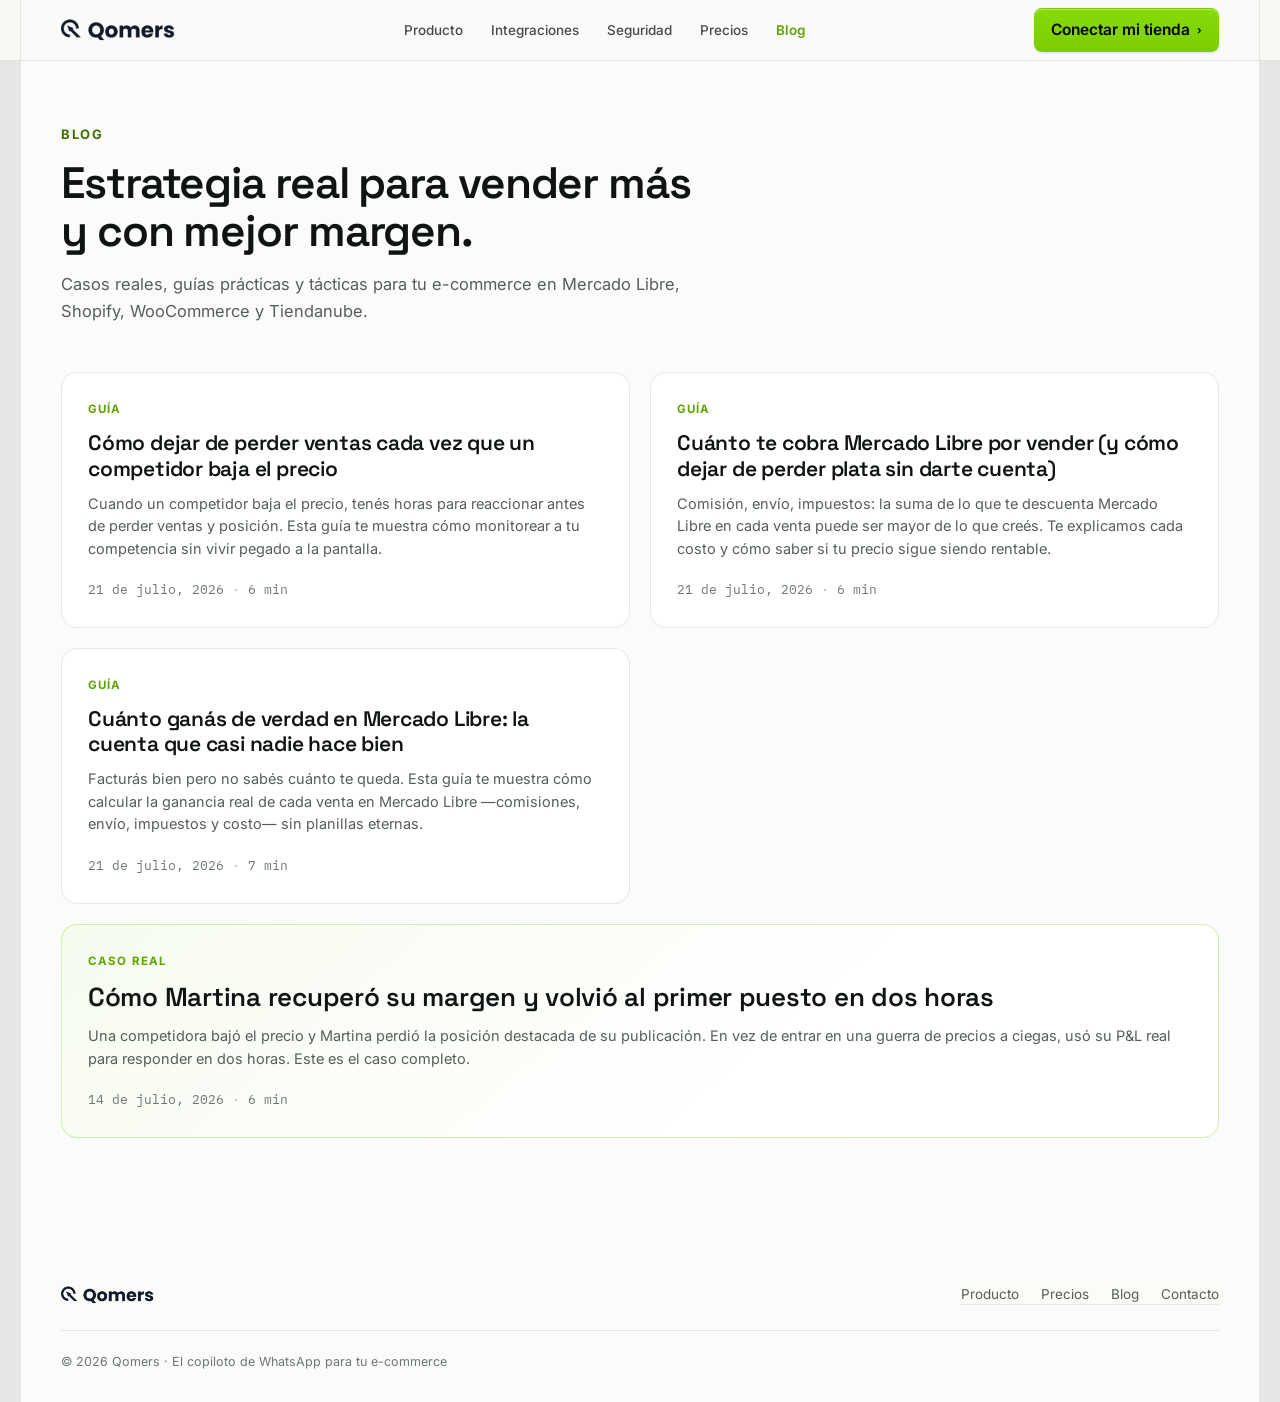
==== commit 2b552c8e: "Home polish (wider layout, +15% type, subtler faster hero animation, chat spacing/wrap fixes, tighte" ====
--- a/blog/index.html
+++ b/blog/index.html
@@ -25,7 +25,7 @@
 <link href="https://fonts.googleapis.com/css2?family=Space+Grotesk:wght@500;600;700&family=Inter:wght@400;500;600&family=IBM+Plex+Mono:wght@400;500&display=swap" rel="stylesheet">
 <link rel="stylesheet" href="../css/styles.css">
 <link rel="stylesheet" href="../blog/blog.css">
-<script type="application/ld+json">{"@context": "https://schema.org", "@type": "Blog", "name": "Blog de Qomers", "description": "Guías, casos reales y estrategias para vender más y con mejor margen en tu e-commerce. Mercado Libre, Shopify, WooCommerce y Tiendanube.", "url": "https://qomers.com/blog/", "inLanguage": "es", "blogPost": [{"@type": "BlogPosting", "headline": "Cómo Martina recuperó su margen y ganó de vuelta el Buy Box en dos horas", "datePublished": "2026-07-14T09:00:00-03:00", "url": "https://qomers.com/blog/como-martina-recupero-su-margen-y-el-buy-box/", "description": "Una competidora bajó el precio y Martina perdió el Buy Box. En vez de entrar en una guerra de precios a ciegas, usó su P&L real para responder en dos horas. Este es el caso completo."}]}</script>
+<script type="application/ld+json">{"@context": "https://schema.org", "@type": "Blog", "name": "Blog de Qomers", "description": "Guías, casos reales y estrategias para vender más y con mejor margen en tu e-commerce. Mercado Libre, Shopify, WooCommerce y Tiendanube.", "url": "https://qomers.com/blog/", "inLanguage": "es", "blogPost": [{"@type": "BlogPosting", "headline": "Cómo dejar de perder ventas cada vez que un competidor baja el precio", "datePublished": "2026-07-21T13:00:00-03:00", "url": "https://qomers.com/blog/monitorear-precios-competencia-mercado-libre/", "description": "Cuando un competidor baja el precio, tenés horas para reaccionar antes de perder ventas y posición. Esta guía te muestra cómo monitorear a tu competencia sin vivir pegado a la pantalla."}, {"@type": "BlogPosting", "headline": "Cuánto te cobra Mercado Libre por vender (y cómo dejar de perder plata sin darte cuenta)", "datePublished": "2026-07-21T11:00:00-03:00", "url": "https://qomers.com/blog/cuanto-cobra-mercado-libre-comisiones/", "description": "Comisión, envío, impuestos: la suma de lo que te descuenta Mercado Libre en cada venta puede ser mayor de lo que creés. Te explicamos cada costo y cómo saber si tu precio sigue siendo rentable."}, {"@type": "BlogPosting", "headline": "Cuánto ganás de verdad en Mercado Libre: la cuenta que casi nadie hace bien", "datePublished": "2026-07-21T09:00:00-03:00", "url": "https://qomers.com/blog/como-calcular-ganancia-real-mercado-libre/", "description": "Facturás bien pero no sabés cuánto te queda. Esta guía te muestra cómo calcular la ganancia real de cada venta en Mercado Libre —comisiones, envío, impuestos y costo— sin planillas eternas."}, {"@type": "BlogPosting", "headline": "Cómo Martina recuperó su margen y volvió al primer puesto en dos horas", "datePublished": "2026-07-14T09:00:00-03:00", "url": "https://qomers.com/blog/como-martina-recupero-su-margen-y-el-buy-box/", "description": "Una competidora bajó el precio y Martina perdió la posición destacada de su publicación. En vez de entrar en una guerra de precios a ciegas, usó su P&L real para responder en dos horas. Este es el caso completo."}]}</script>
 </head>
 <body>
 <nav id="nav">
@@ -51,10 +51,37 @@
       <p>Casos reales, guías prácticas y tácticas para tu e-commerce en Mercado Libre, Shopify, WooCommerce y Tiendanube.</p>
     </header>
     <div class="art-grid">
-      <a class="art-card art-card-feat" href="como-martina-recupero-su-margen-y-el-buy-box/index.html">
+      <a class="art-card" href="monitorear-precios-competencia-mercado-libre/index.html">
+        <span class="art-card-cat">Guía</span>
+        <h2 class="art-card-title">Cómo dejar de perder ventas cada vez que un competidor baja el precio</h2>
+        <p class="art-card-desc">Cuando un competidor baja el precio, tenés horas para reaccionar antes de perder ventas y posición. Esta guía te muestra cómo monitorear a tu competencia sin vivir pegado a la pantalla.</p>
+        <div class="art-card-meta">
+          <time datetime="2026-07-21T13:00:00-03:00">21 de julio, 2026</time>
+          <span class="art-dot">·</span>
+          <span>6 min</span>
+        </div>
+      </a><a class="art-card" href="cuanto-cobra-mercado-libre-comisiones/index.html">
+        <span class="art-card-cat">Guía</span>
+        <h2 class="art-card-title">Cuánto te cobra Mercado Libre por vender (y cómo dejar de perder plata sin darte cuenta)</h2>
+        <p class="art-card-desc">Comisión, envío, impuestos: la suma de lo que te descuenta Mercado Libre en cada venta puede ser mayor de lo que creés. Te explicamos cada costo y cómo saber si tu precio sigue siendo rentable.</p>
+        <div class="art-card-meta">
+          <time datetime="2026-07-21T11:00:00-03:00">21 de julio, 2026</time>
+          <span class="art-dot">·</span>
+          <span>6 min</span>
+        </div>
+      </a><a class="art-card" href="como-calcular-ganancia-real-mercado-libre/index.html">
+        <span class="art-card-cat">Guía</span>
+        <h2 class="art-card-title">Cuánto ganás de verdad en Mercado Libre: la cuenta que casi nadie hace bien</h2>
+        <p class="art-card-desc">Facturás bien pero no sabés cuánto te queda. Esta guía te muestra cómo calcular la ganancia real de cada venta en Mercado Libre —comisiones, envío, impuestos y costo— sin planillas eternas.</p>
+        <div class="art-card-meta">
+          <time datetime="2026-07-21T09:00:00-03:00">21 de julio, 2026</time>
+          <span class="art-dot">·</span>
+          <span>7 min</span>
+        </div>
+      </a><a class="art-card art-card-feat" href="como-martina-recupero-su-margen-y-el-buy-box/index.html">
         <span class="art-card-cat">Caso real</span>
-        <h2 class="art-card-title">Cómo Martina recuperó su margen y ganó de vuelta el Buy Box en dos horas</h2>
-        <p class="art-card-desc">Una competidora bajó el precio y Martina perdió el Buy Box. En vez de entrar en una guerra de precios a ciegas, usó su P&amp;L real para responder en dos horas. Este es el caso completo.</p>
+        <h2 class="art-card-title">Cómo Martina recuperó su margen y volvió al primer puesto en dos horas</h2>
+        <p class="art-card-desc">Una competidora bajó el precio y Martina perdió la posición destacada de su publicación. En vez de entrar en una guerra de precios a ciegas, usó su P&amp;L real para responder en dos horas. Este es el caso completo.</p>
         <div class="art-card-meta">
           <time datetime="2026-07-14T09:00:00-03:00">14 de julio, 2026</time>
           <span class="art-dot">·</span>
--- a/css/styles.css
+++ b/css/styles.css
@@ -5,7 +5,7 @@
   --lime:#79C900;--lime-dim:#5FA300;--lime-chip:rgba(121,201,0,.14);
   --emerald:#12A46B;--red:#E5484D;--amber:#D98A00;
   --disp:'Space Grotesk',system-ui,sans-serif;--sans:'Inter',system-ui,sans-serif;--mono:'IBM Plex Mono',monospace;
-  --frame-w:1000px;--ease:cubic-bezier(.22,.61,.36,1);
+  --frame-w:1240px;--ease:cubic-bezier(.22,.61,.36,1);
 }
 *{margin:0;padding:0;box-sizing:border-box}
 html{scroll-behavior:smooth}
@@ -28,7 +28,7 @@
 .nav-c a{transition:color .15s}
 .nav-c a:hover{color:var(--ink)}
 .nav-r{display:flex;gap:10px;align-items:center}
-.btn{display:inline-flex;align-items:center;justify-content:center;gap:7px;font-size:14px;font-weight:600;border-radius:8px;padding:9px 16px;border:1px solid transparent;cursor:pointer;transition:background .18s,border-color .18s,transform .18s var(--ease),box-shadow .18s;font-family:var(--sans);position:relative}
+.btn{display:inline-flex;align-items:center;justify-content:center;gap:7px;font-size:15.5px;font-weight:600;border-radius:8px;padding:9px 16px;border:1px solid transparent;cursor:pointer;transition:background .18s,border-color .18s,transform .18s var(--ease),box-shadow .18s;font-family:var(--sans);position:relative}
 .btn:active{transform:scale(.97)}
 .btn .chev{font-size:11px;transition:transform .2s var(--ease)}
 .btn:hover .chev{transform:translateX(3px)}
@@ -50,14 +50,14 @@
 .hero .waves-a,.hero .waves-b{position:absolute;inset:0;width:100%;height:100%;pointer-events:none}
 .hero-in{position:relative;padding:92px 40px 80px;display:grid;grid-template-columns:1fr 360px;gap:40px;align-items:center;min-height:720px}
 .hero-in>div:first-child{min-width:0}
-.pill{display:inline-flex;align-items:center;gap:10px;background:var(--panel);border:1px solid var(--line-2);border-radius:6px;padding:6px 10px 6px 12px;font-size:12.5px;font-weight:500;color:var(--ink-2);margin-bottom:26px;cursor:pointer;transition:border-color .2s}
+.pill{display:inline-flex;align-items:center;gap:10px;background:var(--panel);border:1px solid var(--line-2);border-radius:6px;padding:7px 12px 7px 14px;font-size:14px;font-weight:500;color:var(--ink-2);margin-bottom:26px;cursor:pointer;transition:border-color .2s}
 .pill:hover{border-color:rgba(121,201,0,.4)}
 .pill .val{font-size:12px;color:var(--lime);background:var(--lime-chip);border-radius:3px;padding:3px 8px}
 .pill .dot{width:7px;height:7px;border-radius:50%;background:var(--lime);animation:pulse 2.2s ease-out infinite}
 @keyframes pulse{0%,100%{box-shadow:0 0 0 0 rgba(121,201,0,.4)}55%{box-shadow:0 0 0 6px rgba(121,201,0,0)}}
-.hero h1{font-family:var(--disp);font-size:clamp(36px,4.4vw,52px);font-weight:600;letter-spacing:-.03em;line-height:1.06;max-width:540px;margin-bottom:20px}
+.hero h1{font-family:var(--disp);font-size:clamp(42px,5vw,60px);font-weight:600;letter-spacing:-.03em;line-height:1.06;max-width:620px;margin-bottom:22px}
 .hero h1 em{font-style:normal;color:var(--lime)}
-.hero .sub{font-size:16.5px;color:var(--ink-2);max-width:450px;margin-bottom:32px;line-height:1.6}
+.hero .sub{font-size:19px;color:var(--ink-2);max-width:520px;margin-bottom:34px;line-height:1.6}
 .hero .sub b{color:var(--ink);font-weight:600}
 .hero-ctas{display:flex;gap:12px;flex-wrap:wrap;margin-bottom:30px}
 .hero-ctas .btn{padding:13px 22px;font-size:15px}
@@ -84,21 +84,30 @@
 .chat-body::-webkit-scrollbar-track{background:transparent}
 .chat-body::-webkit-scrollbar-thumb{background:rgba(237,241,247,.12);border-radius:99px}
 .chat-body{scrollbar-width:thin;scrollbar-color:rgba(16,20,26,.16) transparent}
-.msg{max-width:88%;border-radius:12px;padding:11px 12px;font-size:12.5px;line-height:1.5;opacity:0;transform:translateY(10px) scale(.98);transition:opacity .4s var(--ease),transform .4s var(--ease)}
+.msg{max-width:90%;width:fit-content;border-radius:12px;padding:11px 14px;font-size:11.5px;line-height:1.5;text-align:left;opacity:0;transform:translateY(10px) scale(.98);transition:opacity .4s var(--ease),transform .4s var(--ease)}
+.msg.out{width:fit-content;max-width:80%}
+.msg.in:has(.alert-line),.msg.in:has(.pl-row){width:auto;max-width:92%}
 .msg.show{opacity:1;transform:none}
 .msg.in{background:var(--panel-2);border:1px solid var(--line);align-self:flex-start;border-top-left-radius:4px}
 .msg.out{background:#E8F5DE;border:1px solid rgba(18,164,107,.28);align-self:flex-end;border-top-right-radius:4px;color:#1B3D2A}
-.msg .tt{font-size:10.5px;font-weight:700;letter-spacing:.05em;text-transform:uppercase;color:var(--lime);margin-bottom:6px;display:flex;align-items:center;gap:6px}
+.msg .tt{font-size:10.5px;font-weight:700;letter-spacing:.05em;text-transform:uppercase;color:var(--lime);margin-bottom:8px;display:flex;align-items:flex-start;gap:6px;line-height:1.35}
+.msg .tt .ti{flex-shrink:0;margin-top:1px}
 .msg .tt.warn{color:var(--amber)}
 .ti{width:13px;height:13px;flex-shrink:0}
 .lnode svg{width:17px;height:17px}
 .msg .meta{font-size:10px;color:var(--ink-3);margin-top:6px;text-align:right}
-.alert-line{display:flex;justify-content:space-between;gap:10px;padding:5px 0;border-bottom:1px dashed var(--line)}
+.msg .ticks{display:inline-flex;align-items:center;margin-left:2px}
+.msg .ticks span:last-child{margin-left:-4px}
+.alert-line{display:flex;justify-content:space-between;gap:14px;padding:7px 0;border-bottom:1px dashed var(--line);align-items:baseline}
+.alert-line .k{white-space:nowrap;overflow:hidden;text-overflow:ellipsis}
+.alert-line .v{white-space:nowrap;flex-shrink:0}
 .alert-line:last-of-type{border-bottom:0}
 .alert-line .k{color:var(--ink-2)}
 .alert-line .v{font-family:var(--mono);font-size:11.5px}
 .v.down{color:var(--red)}.v.up{color:var(--emerald)}.v.hot{color:var(--lime)}
-.pl-row{display:flex;justify-content:space-between;align-items:center;padding:5.5px 0;font-size:12px;border-bottom:1px solid var(--line)}
+.pl-row{display:flex;justify-content:space-between;align-items:baseline;gap:14px;padding:7px 0;font-size:12px;border-bottom:1px solid var(--line)}
+.pl-row .k{white-space:nowrap;overflow:hidden;text-overflow:ellipsis}
+.pl-row .v{white-space:nowrap;flex-shrink:0}
 .pl-row:last-of-type{border-bottom:0}
 .pl-row .k{color:var(--ink-2)}
 .pl-row .v{font-family:var(--mono);font-size:11.5px}
@@ -125,9 +134,9 @@
 .sec-head{display:flex;justify-content:space-between;align-items:flex-end;gap:24px;margin-bottom:44px;position:relative}
 .sec-head::before{content:"";position:absolute;left:-41px;top:6px;width:2px;height:0;background:var(--lime);transition:height .6s var(--ease) .15s}
 .sec-head.in::before{height:26px}
-.sec-head h2{font-family:var(--disp);font-size:clamp(26px,3.4vw,36px);font-weight:600;letter-spacing:-.02em;line-height:1.14;max-width:600px}
+.sec-head h2{font-family:var(--disp);font-size:clamp(30px,3.9vw,41px);font-weight:600;letter-spacing:-.02em;line-height:1.14;max-width:680px}
 .sec-head h2 span{color:var(--indigo)}
-.eyebrow{font-size:11.5px;font-weight:700;letter-spacing:.12em;text-transform:uppercase;color:var(--lime);margin-bottom:14px;display:block}
+.eyebrow{font-size:13px;font-weight:700;letter-spacing:.12em;text-transform:uppercase;color:var(--lime);margin-bottom:14px;display:block}
 
 /* integrations cloud (heading+CTA left, logo grid right) */
 .cloud{display:grid;grid-template-columns:320px 1fr;gap:40px;align-items:stretch}
@@ -248,7 +257,7 @@
 /* CTA */
 .cta{position:relative;overflow:hidden;background:#E6E7E4}
 .cta-in{max-width:var(--frame-w);margin:0 auto;padding:96px 40px;border-left:1px solid var(--line);border-right:1px solid var(--line);position:relative;display:flex;align-items:center;justify-content:space-between;gap:30px;flex-wrap:wrap;background:var(--bg-2)}
-.cta h2{font-family:var(--disp);font-size:clamp(30px,4.4vw,44px);font-weight:600;letter-spacing:-.025em;line-height:1.1;max-width:680px}
+.cta h2{font-family:var(--disp);font-size:clamp(34px,5vw,51px);font-weight:600;letter-spacing:-.025em;line-height:1.1;max-width:760px}
 .cta h2 em{font-style:normal;color:var(--lime)}
 .cta .waves-cta{position:absolute;inset:0;pointer-events:none;opacity:.5}
 .cta-btns{display:flex;gap:12px;position:relative;z-index:2;flex-wrap:wrap}
@@ -302,9 +311,9 @@
 .kpi-band{display:grid;grid-template-columns:repeat(4,1fr);gap:0;border-top:1px solid var(--line);border-bottom:1px solid var(--line)}
 .kpi{padding:44px 30px;border-left:1px solid var(--line);position:relative}
 .kpi:first-child{border-left:0}
-.kpi .n{font-family:var(--disp);font-size:clamp(30px,3.6vw,44px);font-weight:600;letter-spacing:-.03em;line-height:1;display:flex;align-items:baseline;gap:2px}
+.kpi .n{font-family:var(--disp);font-size:clamp(34px,4.1vw,51px);font-weight:600;letter-spacing:-.03em;line-height:1;display:flex;align-items:baseline;gap:2px}
 .kpi .n .suf{color:var(--lime)}
-.kpi .l{font-size:13px;color:var(--ink-2);margin-top:10px;line-height:1.45}
+.kpi .l{font-size:15px;color:var(--ink-2);margin-top:10px;line-height:1.45}
 .kpi::after{content:"";position:absolute;left:0;bottom:-1px;width:0;height:2px;background:var(--lime);transition:width .8s var(--ease)}
 .kpi.in::after{width:40%}
 
@@ -316,16 +325,16 @@
 /* ===== FAQ ===== */
 .faq-wrap{display:grid;grid-template-columns:300px 1fr;gap:40px;align-items:start}
 .faq-side h2{font-family:var(--disp);font-size:30px;font-weight:600;letter-spacing:-.02em;line-height:1.15;margin-bottom:14px}
-.faq-side p{font-size:14px;color:var(--ink-2);line-height:1.6;margin-bottom:20px}
+.faq-side p{font-size:16px;color:var(--ink-2);line-height:1.6;margin-bottom:20px}
 .faq{display:flex;flex-direction:column;border-top:1px solid var(--line)}
 .fitem{border-bottom:1px solid var(--line)}
-.fq{width:100%;background:none;border:0;text-align:left;padding:22px 6px;display:flex;align-items:center;justify-content:space-between;gap:20px;cursor:pointer;color:var(--ink);font-family:var(--sans);font-size:16px;font-weight:500;transition:color .2s}
+.fq{width:100%;background:none;border:0;text-align:left;padding:22px 6px;display:flex;align-items:center;justify-content:space-between;gap:20px;cursor:pointer;color:var(--ink);font-family:var(--sans);font-size:18px;font-weight:500;transition:color .2s}
 .fq:hover{color:var(--lime)}
 .fq .ico{width:22px;height:22px;flex-shrink:0;border:1px solid var(--line-2);border-radius:50%;display:flex;align-items:center;justify-content:center;transition:transform .35s var(--ease),background .2s,border-color .2s,color .2s;color:var(--ink-2)}
 .fq .ico svg{width:12px;height:12px}
 .fitem.open .fq .ico{transform:rotate(45deg);background:var(--lime);border-color:transparent;color:#0A0E15}
 .fa{max-height:0;overflow:hidden;transition:max-height .4s var(--ease)}
-.fa-in{padding:0 6px 24px;font-size:14.5px;color:var(--ink-2);line-height:1.65;max-width:680px}
+.fa-in{padding:0 6px 24px;font-size:16.5px;color:var(--ink-2);line-height:1.65;max-width:680px}
 
 
 /* ===== phone: WhatsApp claro (burbujas blancas sobre fondo crema) ===== */
@@ -387,7 +396,7 @@
   .tst{grid-template-columns:1fr}.f-grid{grid-template-columns:repeat(2,1fr)}
   .sec{padding:64px 24px}.nav-in{padding:0 20px}
   .sec-head::before{left:-25px}.sec-head{flex-direction:column;align-items:flex-start}
-  .hero h1{font-size:clamp(32px,8.5vw,42px)}
+  .hero h1{font-size:clamp(37px,9vw,48px)}
   .hero-ctas .btn{flex:1;min-width:150px}
   .cta-in{padding:72px 24px}
 }
@@ -577,7 +586,7 @@
 @media(hover:none){ .bcard:hover{transform:none} }
 
 /* ===== precios ===== */
-.price-sub{font-size:15px;color:var(--ink-2);max-width:480px;margin:14px auto 0;line-height:1.55}
+.price-sub{font-size:17px;color:var(--ink-2);max-width:480px;margin:14px auto 0;line-height:1.55}
 .price-grid{display:grid;grid-template-columns:1fr 1fr;gap:18px;max-width:800px;margin:48px auto 0}
 .pcard-price{background:#fff;border:1px solid var(--line);border-radius:16px;padding:34px 30px;display:flex;flex-direction:column;position:relative;transition:transform .3s var(--ease),box-shadow .3s}
 .pcard-price.active{border-color:rgba(78,138,0,.35);box-shadow:0 30px 60px -30px rgba(78,138,0,.28);background:linear-gradient(180deg,#FCFEF8,#fff 140px)}
@@ -588,15 +597,15 @@
 .pp-badge.soon{color:var(--ink-3);background:rgba(16,20,26,.06)}
 .pcard-price h3{font-family:var(--disp);font-size:22px;font-weight:600;letter-spacing:-.01em;margin-bottom:14px}
 .pp-price{display:flex;align-items:baseline;gap:4px;margin-bottom:12px}
-.pp-cur{font-family:var(--mono);font-size:15px;color:var(--ink-3);font-weight:500}
+.pp-cur{font-family:var(--mono);font-size:17px;color:var(--ink-3);font-weight:500}
 .pp-num{font-family:var(--disp);font-size:52px;font-weight:700;letter-spacing:-.03em;line-height:1;color:var(--ink)}
 .pcard-price.soon .pp-num{color:var(--ink-2)}
-.pp-per{font-size:15px;color:var(--ink-3);font-weight:500}
+.pp-per{font-size:17px;color:var(--ink-3);font-weight:500}
 .pp-trial{display:flex;align-items:center;gap:7px;font-size:13px;color:var(--lime-tx-strong);font-weight:600}
 .pp-trial svg{width:14px;height:14px;flex-shrink:0}
 .pp-trial.muted{color:var(--ink-3);font-weight:500}
 .pp-list{list-style:none;display:flex;flex-direction:column;gap:13px;margin:26px 0 28px;flex:1}
-.pp-list li{display:flex;align-items:flex-start;gap:10px;font-size:14px;color:var(--ink-2);line-height:1.4}
+.pp-list li{display:flex;align-items:flex-start;gap:10px;font-size:16px;color:var(--ink-2);line-height:1.4}
 .pp-list li svg{width:16px;height:16px;flex-shrink:0;color:var(--lime-tx);margin-top:1px}
 .pp-list.muted li svg{color:var(--ink-3)}
 .pp-list.muted li{color:var(--ink-3)}
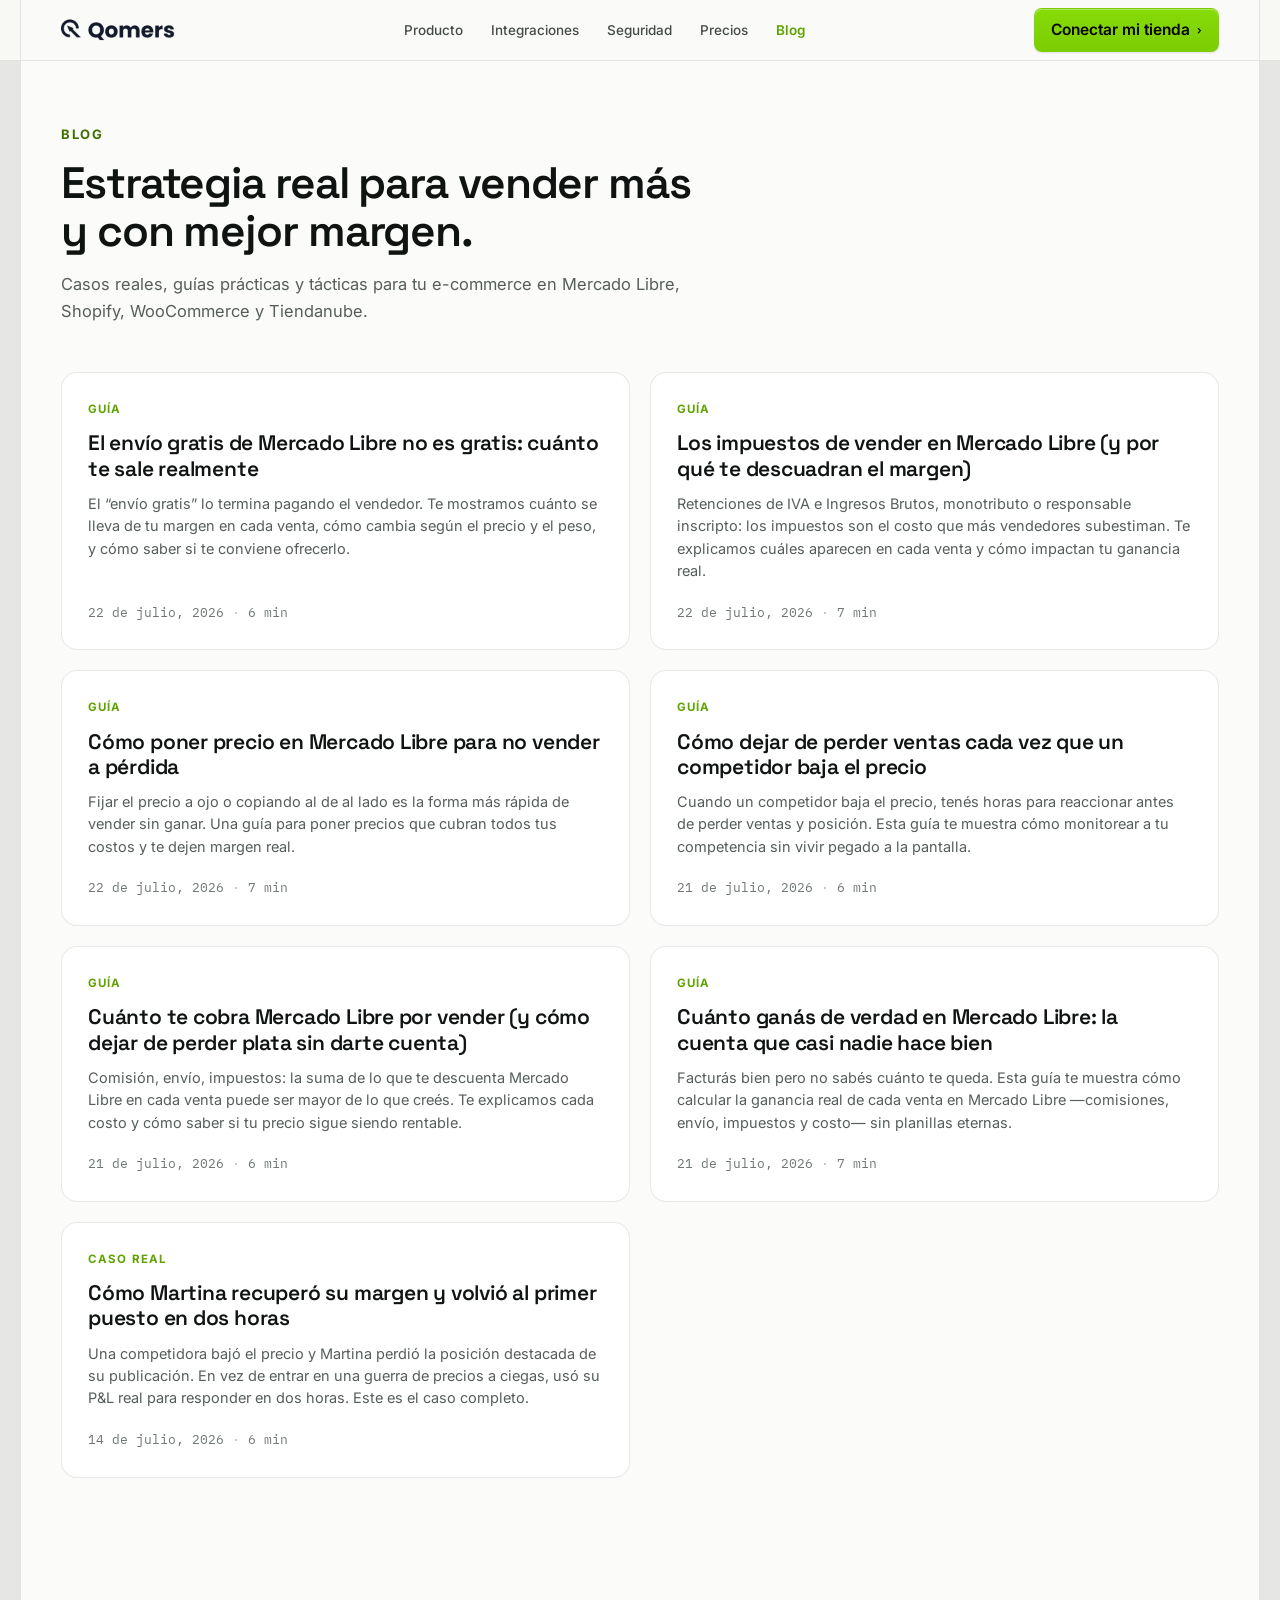
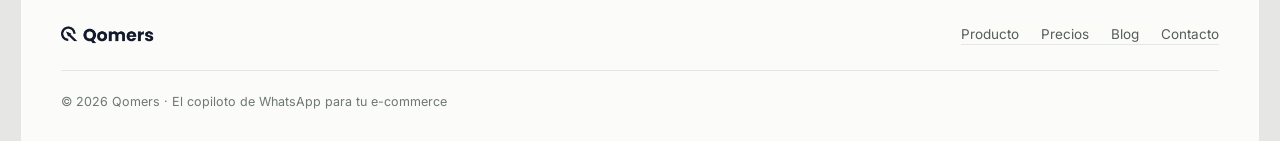
==== commit c9de8dcc: "Blog: 3 new ICP-pain articles + equal-width cards (unfeature Martina) New SEO articles (human tone, " ====
--- a/blog/index.html
+++ b/blog/index.html
@@ -25,7 +25,7 @@
 <link href="https://fonts.googleapis.com/css2?family=Space+Grotesk:wght@500;600;700&family=Inter:wght@400;500;600&family=IBM+Plex+Mono:wght@400;500&display=swap" rel="stylesheet">
 <link rel="stylesheet" href="../css/styles.css">
 <link rel="stylesheet" href="../blog/blog.css">
-<script type="application/ld+json">{"@context": "https://schema.org", "@type": "Blog", "name": "Blog de Qomers", "description": "Guías, casos reales y estrategias para vender más y con mejor margen en tu e-commerce. Mercado Libre, Shopify, WooCommerce y Tiendanube.", "url": "https://qomers.com/blog/", "inLanguage": "es", "blogPost": [{"@type": "BlogPosting", "headline": "Cómo dejar de perder ventas cada vez que un competidor baja el precio", "datePublished": "2026-07-21T13:00:00-03:00", "url": "https://qomers.com/blog/monitorear-precios-competencia-mercado-libre/", "description": "Cuando un competidor baja el precio, tenés horas para reaccionar antes de perder ventas y posición. Esta guía te muestra cómo monitorear a tu competencia sin vivir pegado a la pantalla."}, {"@type": "BlogPosting", "headline": "Cuánto te cobra Mercado Libre por vender (y cómo dejar de perder plata sin darte cuenta)", "datePublished": "2026-07-21T11:00:00-03:00", "url": "https://qomers.com/blog/cuanto-cobra-mercado-libre-comisiones/", "description": "Comisión, envío, impuestos: la suma de lo que te descuenta Mercado Libre en cada venta puede ser mayor de lo que creés. Te explicamos cada costo y cómo saber si tu precio sigue siendo rentable."}, {"@type": "BlogPosting", "headline": "Cuánto ganás de verdad en Mercado Libre: la cuenta que casi nadie hace bien", "datePublished": "2026-07-21T09:00:00-03:00", "url": "https://qomers.com/blog/como-calcular-ganancia-real-mercado-libre/", "description": "Facturás bien pero no sabés cuánto te queda. Esta guía te muestra cómo calcular la ganancia real de cada venta en Mercado Libre —comisiones, envío, impuestos y costo— sin planillas eternas."}, {"@type": "BlogPosting", "headline": "Cómo Martina recuperó su margen y volvió al primer puesto en dos horas", "datePublished": "2026-07-14T09:00:00-03:00", "url": "https://qomers.com/blog/como-martina-recupero-su-margen-y-el-buy-box/", "description": "Una competidora bajó el precio y Martina perdió la posición destacada de su publicación. En vez de entrar en una guerra de precios a ciegas, usó su P&L real para responder en dos horas. Este es el caso completo."}]}</script>
+<script type="application/ld+json">{"@context": "https://schema.org", "@type": "Blog", "name": "Blog de Qomers", "description": "Guías, casos reales y estrategias para vender más y con mejor margen en tu e-commerce. Mercado Libre, Shopify, WooCommerce y Tiendanube.", "url": "https://qomers.com/blog/", "inLanguage": "es", "blogPost": [{"@type": "BlogPosting", "headline": "El envío gratis de Mercado Libre no es gratis: cuánto te sale realmente", "datePublished": "2026-07-22T11:00:00-03:00", "url": "https://qomers.com/blog/costo-envio-gratis-mercado-libre/", "description": "El “envío gratis” lo termina pagando el vendedor. Te mostramos cuánto se lleva de tu margen en cada venta, cómo cambia según el precio y el peso, y cómo saber si te conviene ofrecerlo."}, {"@type": "BlogPosting", "headline": "Los impuestos de vender en Mercado Libre (y por qué te descuadran el margen)", "datePublished": "2026-07-22T10:00:00-03:00", "url": "https://qomers.com/blog/impuestos-vender-mercado-libre/", "description": "Retenciones de IVA e Ingresos Brutos, monotributo o responsable inscripto: los impuestos son el costo que más vendedores subestiman. Te explicamos cuáles aparecen en cada venta y cómo impactan tu ganancia real."}, {"@type": "BlogPosting", "headline": "Cómo poner precio en Mercado Libre para no vender a pérdida", "datePublished": "2026-07-22T09:00:00-03:00", "url": "https://qomers.com/blog/como-poner-precio-mercado-libre/", "description": "Fijar el precio a ojo o copiando al de al lado es la forma más rápida de vender sin ganar. Una guía para poner precios que cubran todos tus costos y te dejen margen real."}, {"@type": "BlogPosting", "headline": "Cómo dejar de perder ventas cada vez que un competidor baja el precio", "datePublished": "2026-07-21T13:00:00-03:00", "url": "https://qomers.com/blog/monitorear-precios-competencia-mercado-libre/", "description": "Cuando un competidor baja el precio, tenés horas para reaccionar antes de perder ventas y posición. Esta guía te muestra cómo monitorear a tu competencia sin vivir pegado a la pantalla."}, {"@type": "BlogPosting", "headline": "Cuánto te cobra Mercado Libre por vender (y cómo dejar de perder plata sin darte cuenta)", "datePublished": "2026-07-21T11:00:00-03:00", "url": "https://qomers.com/blog/cuanto-cobra-mercado-libre-comisiones/", "description": "Comisión, envío, impuestos: la suma de lo que te descuenta Mercado Libre en cada venta puede ser mayor de lo que creés. Te explicamos cada costo y cómo saber si tu precio sigue siendo rentable."}, {"@type": "BlogPosting", "headline": "Cuánto ganás de verdad en Mercado Libre: la cuenta que casi nadie hace bien", "datePublished": "2026-07-21T09:00:00-03:00", "url": "https://qomers.com/blog/como-calcular-ganancia-real-mercado-libre/", "description": "Facturás bien pero no sabés cuánto te queda. Esta guía te muestra cómo calcular la ganancia real de cada venta en Mercado Libre —comisiones, envío, impuestos y costo— sin planillas eternas."}, {"@type": "BlogPosting", "headline": "Cómo Martina recuperó su margen y volvió al primer puesto en dos horas", "datePublished": "2026-07-14T09:00:00-03:00", "url": "https://qomers.com/blog/como-martina-recupero-su-margen-y-el-buy-box/", "description": "Una competidora bajó el precio y Martina perdió la posición destacada de su publicación. En vez de entrar en una guerra de precios a ciegas, usó su P&L real para responder en dos horas. Este es el caso completo."}]}</script>
 </head>
 <body>
 <nav id="nav">
@@ -51,7 +51,34 @@
       <p>Casos reales, guías prácticas y tácticas para tu e-commerce en Mercado Libre, Shopify, WooCommerce y Tiendanube.</p>
     </header>
     <div class="art-grid">
-      <a class="art-card" href="monitorear-precios-competencia-mercado-libre/index.html">
+      <a class="art-card" href="costo-envio-gratis-mercado-libre/index.html">
+        <span class="art-card-cat">Guía</span>
+        <h2 class="art-card-title">El envío gratis de Mercado Libre no es gratis: cuánto te sale realmente</h2>
+        <p class="art-card-desc">El “envío gratis” lo termina pagando el vendedor. Te mostramos cuánto se lleva de tu margen en cada venta, cómo cambia según el precio y el peso, y cómo saber si te conviene ofrecerlo.</p>
+        <div class="art-card-meta">
+          <time datetime="2026-07-22T11:00:00-03:00">22 de julio, 2026</time>
+          <span class="art-dot">·</span>
+          <span>6 min</span>
+        </div>
+      </a><a class="art-card" href="impuestos-vender-mercado-libre/index.html">
+        <span class="art-card-cat">Guía</span>
+        <h2 class="art-card-title">Los impuestos de vender en Mercado Libre (y por qué te descuadran el margen)</h2>
+        <p class="art-card-desc">Retenciones de IVA e Ingresos Brutos, monotributo o responsable inscripto: los impuestos son el costo que más vendedores subestiman. Te explicamos cuáles aparecen en cada venta y cómo impactan tu ganancia real.</p>
+        <div class="art-card-meta">
+          <time datetime="2026-07-22T10:00:00-03:00">22 de julio, 2026</time>
+          <span class="art-dot">·</span>
+          <span>7 min</span>
+        </div>
+      </a><a class="art-card" href="como-poner-precio-mercado-libre/index.html">
+        <span class="art-card-cat">Guía</span>
+        <h2 class="art-card-title">Cómo poner precio en Mercado Libre para no vender a pérdida</h2>
+        <p class="art-card-desc">Fijar el precio a ojo o copiando al de al lado es la forma más rápida de vender sin ganar. Una guía para poner precios que cubran todos tus costos y te dejen margen real.</p>
+        <div class="art-card-meta">
+          <time datetime="2026-07-22T09:00:00-03:00">22 de julio, 2026</time>
+          <span class="art-dot">·</span>
+          <span>7 min</span>
+        </div>
+      </a><a class="art-card" href="monitorear-precios-competencia-mercado-libre/index.html">
         <span class="art-card-cat">Guía</span>
         <h2 class="art-card-title">Cómo dejar de perder ventas cada vez que un competidor baja el precio</h2>
         <p class="art-card-desc">Cuando un competidor baja el precio, tenés horas para reaccionar antes de perder ventas y posición. Esta guía te muestra cómo monitorear a tu competencia sin vivir pegado a la pantalla.</p>
@@ -78,7 +105,7 @@
           <span class="art-dot">·</span>
           <span>7 min</span>
         </div>
-      </a><a class="art-card art-card-feat" href="como-martina-recupero-su-margen-y-el-buy-box/index.html">
+      </a><a class="art-card" href="como-martina-recupero-su-margen-y-el-buy-box/index.html">
         <span class="art-card-cat">Caso real</span>
         <h2 class="art-card-title">Cómo Martina recuperó su margen y volvió al primer puesto en dos horas</h2>
         <p class="art-card-desc">Una competidora bajó el precio y Martina perdió la posición destacada de su publicación. En vez de entrar en una guerra de precios a ciegas, usó su P&amp;L real para responder en dos horas. Este es el caso completo.</p>
--- a/css/styles.css
+++ b/css/styles.css
@@ -188,25 +188,41 @@
 .b-txt p{font-size:13.5px;color:var(--ink-2);line-height:1.55}
 .b-txt p b{color:var(--ink);font-weight:600}
 
-/* waterfall */
-.wfall{position:absolute;inset:26px 28px;display:flex;align-items:flex-end;gap:14px}
-.wf{flex:1;display:flex;flex-direction:column;justify-content:flex-end;gap:8px;text-align:center}
-.wf .bar{border-radius:6px 6px 3px 3px;background:var(--panel-2);border:1px solid var(--line-2);position:relative;transition:height 1s var(--ease)}
-.wf .bar.neg{background:rgba(255,107,94,.14);border-color:rgba(255,107,94,.3)}
-.wf .bar.net{background:var(--lime-chip);border-color:rgba(121,201,0,.5);box-shadow:0 0 26px -6px rgba(121,201,0,.35)}
-.wf .lbl{font-size:10px;color:var(--ink-3);letter-spacing:.02em}
-.wf .amt{font-family:var(--mono);font-size:10px;color:var(--ink-2)}
-.wf .amt.hot{color:var(--lime)}
-
-/* competitor */
-.radar-tags{position:absolute;inset:0;pointer-events:none}
-.rtag{position:absolute;font-size:9.5px;font-weight:600;font-family:var(--mono);border-radius:5px;padding:3px 7px;border:1px solid;animation:cursorFloat 7s ease-in-out infinite}
-@keyframes cursorFloat{0%,100%{transform:translate(0,0)}30%{transform:translate(8px,-6px)}65%{transform:translate(-5px,5px)}}
-.rtag.you{background:var(--lime-chip);border-color:rgba(121,201,0,.4);color:var(--lime)}
-.rtag.comp{background:rgba(255,107,94,.1);border-color:rgba(255,107,94,.3);color:var(--red);animation-duration:8.4s}
-.rtag.comp2{background:rgba(237,241,247,.06);border-color:var(--line-2);color:var(--ink-2);animation-duration:9.3s}
-.buybox{position:absolute;left:50%;top:44px;transform:translateX(-50%);background:var(--panel-2);border:1px solid var(--line-2);border-radius:10px;padding:10px 14px;font-size:11px;display:flex;gap:12px;align-items:center;box-shadow:0 14px 30px -20px rgba(16,20,26,.2);white-space:nowrap}
-.buybox .pos{font-family:var(--mono);color:var(--lime);font-weight:600}
+/* card 01 · contraste bruto vs ganancia real */
+.plc{position:absolute;inset:0;display:flex;align-items:center;justify-content:center;gap:clamp(12px,2.6vw,30px);padding:24px 26px}
+.plc-side{display:flex;flex-direction:column;align-items:center;gap:7px;text-align:center}
+.plc-cap{font-size:10.5px;font-weight:600;letter-spacing:.06em;text-transform:uppercase;color:var(--ink-3)}
+.plc-big{font-family:var(--disp);font-size:clamp(25px,3.3vw,37px);font-weight:600;letter-spacing:-.02em;line-height:1}
+.plc-big.muted{color:var(--ink-3)}
+.plc-big.win{color:var(--lime-dim)}
+.plc-sub{font-family:var(--mono);font-size:11px;font-weight:600;color:var(--emerald)}
+.plc-mid{display:flex;flex-direction:column;align-items:center;gap:8px;color:var(--ink-3)}
+.plc-mid svg{width:24px;height:24px}
+.plc-gap{font-family:var(--mono);font-size:11px;font-weight:600;color:var(--red);text-align:center;line-height:1.3;background:rgba(229,72,77,.08);border:1px solid rgba(229,72,77,.2);border-radius:7px;padding:5px 9px}
+.plc-gap span{display:block;font-weight:500;color:var(--ink-3);font-size:9px;text-transform:uppercase;letter-spacing:.04em}
+
+/* card 02 · ranking de competencia */
+.rank{position:absolute;inset:0;display:flex;flex-direction:column;justify-content:center;gap:8px;padding:22px 26px}
+.rank-hd{font-family:var(--mono);font-size:11px;color:var(--ink-3);margin-bottom:2px}
+.rank-hd span{color:var(--ink-2)}
+.rank-row{display:flex;align-items:center;gap:11px;padding:10px 13px;border-radius:9px;background:var(--panel-2);border:1px solid var(--line)}
+.rank-row.you{background:var(--lime-chip);border-color:rgba(121,201,0,.45);box-shadow:0 0 30px -12px rgba(121,201,0,.4)}
+.rank-row .rk{font-family:var(--mono);font-size:12px;font-weight:600;color:var(--ink-3);width:14px;flex-shrink:0}
+.rank-row.you .rk{color:var(--lime-dim)}
+.rank-row .rk-name{font-size:13.5px;font-weight:600;color:var(--ink);flex:1;letter-spacing:.01em}
+.rank-row.you .rk-name{color:var(--lime-dim)}
+.rank-row .rk-move{font-family:var(--mono);font-size:11px;color:var(--ink-3)}
+.rank-row .rk-move.down{color:var(--red)}
+.rank-row .rk-tag{font-size:9.5px;font-weight:700;text-transform:uppercase;letter-spacing:.04em;padding:3px 8px;border-radius:20px}
+.rank-row .rk-tag.ok{background:rgba(18,164,107,.13);color:var(--emerald)}
+.rank-row .rk-tag.warn{background:rgba(229,72,77,.1);color:var(--red)}
+.rank-ft{font-family:var(--mono);font-size:10.5px;color:var(--ink-3);text-align:center;margin-top:6px}
+.rank.armed .rank-row{opacity:0;transform:translateY(9px);transition:opacity .5s var(--ease),transform .5s var(--ease)}
+.rank.armed .rank-row.in{opacity:1;transform:none}
+@media(prefers-reduced-motion:no-preference){
+  .rank-row .rk-tag.warn{animation:tepisa 2.6s ease-in-out infinite}
+  @keyframes tepisa{0%,100%{box-shadow:0 0 0 0 rgba(229,72,77,0)}45%{box-shadow:0 0 0 4px rgba(229,72,77,.14)}}
+}
 
 /* agentic loop */
 .loop{position:absolute;inset:0;display:flex;align-items:center;justify-content:center;gap:6px;padding:0 20px}
@@ -259,7 +275,7 @@
 .cta-in{max-width:var(--frame-w);margin:0 auto;padding:96px 40px;border-left:1px solid var(--line);border-right:1px solid var(--line);position:relative;display:flex;align-items:center;justify-content:space-between;gap:30px;flex-wrap:wrap;background:var(--bg-2)}
 .cta h2{font-family:var(--disp);font-size:clamp(34px,5vw,51px);font-weight:600;letter-spacing:-.025em;line-height:1.1;max-width:760px}
 .cta h2 em{font-style:normal;color:var(--lime)}
-.cta .waves-cta{position:absolute;inset:0;pointer-events:none;opacity:.5}
+.cta .waves-cta{position:absolute;inset:0;width:100%;height:100%;pointer-events:none;opacity:.5}
 .cta-btns{display:flex;gap:12px;position:relative;z-index:2;flex-wrap:wrap}
 .cta-btns .btn{padding:13px 22px;font-size:15px}
 
@@ -484,9 +500,6 @@
 .t,.pcard{position:relative;overflow:hidden}
 
 /* --- I. Illustrations refinement --- */
-.wfall{background:repeating-linear-gradient(to top,transparent 0 43px,var(--line) 43px 44px);border-bottom:1px solid var(--line-2)}
-.wf .bar{box-shadow:0 2px 6px -3px rgba(16,20,26,.15)}
-.buybox{box-shadow:0 10px 26px -16px rgba(16,20,26,.25)}
 .ask-pill .go{box-shadow:0 4px 12px -4px rgba(78,138,0,.5)}
 .chat-input .send{width:26px;height:26px;border-radius:50%;background:var(--lime);color:#000;display:flex;align-items:center;justify-content:center}
 .chat-input .send svg{width:12px;height:12px}
@@ -558,19 +571,11 @@
 .az{display:flex;flex-direction:column;align-items:center;gap:4px;justify-content:center}
 .az-tx{font-family:var(--sans);font-weight:700;font-size:18px;letter-spacing:-.03em;color:#2E3430;line-height:1}
 
-/* --- Q. Card 02: gráfico de precios --- */
-.chart-art .pchart{position:absolute;inset:0;width:100%;height:100%}
-.chart-art .ln{stroke-dasharray:1500;stroke-dashoffset:1500;transition:stroke-dashoffset 1.6s var(--ease) .2s}
-.chart-art .ln.comp{stroke-dasharray:5 4 !important;stroke-dashoffset:0;opacity:0;transition:opacity .8s ease .9s}
-.stg.in .chart-art .ln.you{stroke-dashoffset:0}
-.stg.in .chart-art .ln.comp{opacity:1}
-
 /* --- R. Micro-animaciones premium --- */
 .bcard{transition:border-color .3s,transform .35s var(--ease),box-shadow .35s}
 .bcard:hover{border-color:rgba(78,138,0,.4)}
 .bcard .b-art > *{transition:transform .45s var(--ease)}
-.bcard:hover .buybox{transform:translateX(-50%) translateY(-3px)}
-.bcard:hover .rtag.you{transform:translateY(-2px)}
+.bcard:hover .rank-row.you{transform:translateY(-2px)}
 .ask-pill::after{content:"";position:absolute;inset:-1px;border-radius:99px;border:1px solid rgba(78,138,0,0);transition:border-color .3s}
 .ask-wrap:hover .ask-pill::after{border-color:rgba(78,138,0,.35)}
 .kpi .n{transition:transform .3s var(--ease)}
@@ -582,7 +587,6 @@
 .t:hover{box-shadow:0 16px 36px -26px rgba(16,20,26,.25)}
 .btn-lime{background:linear-gradient(180deg,#86DB08,#79C900);background-size:100% 130%;transition:background-position .25s,transform .18s var(--ease),box-shadow .25s}
 .btn-lime:hover{background-position:0 100%}
-.rtag{transition:transform .3s var(--ease)}
 @media(hover:none){ .bcard:hover{transform:none} }
 
 /* ===== precios ===== */
